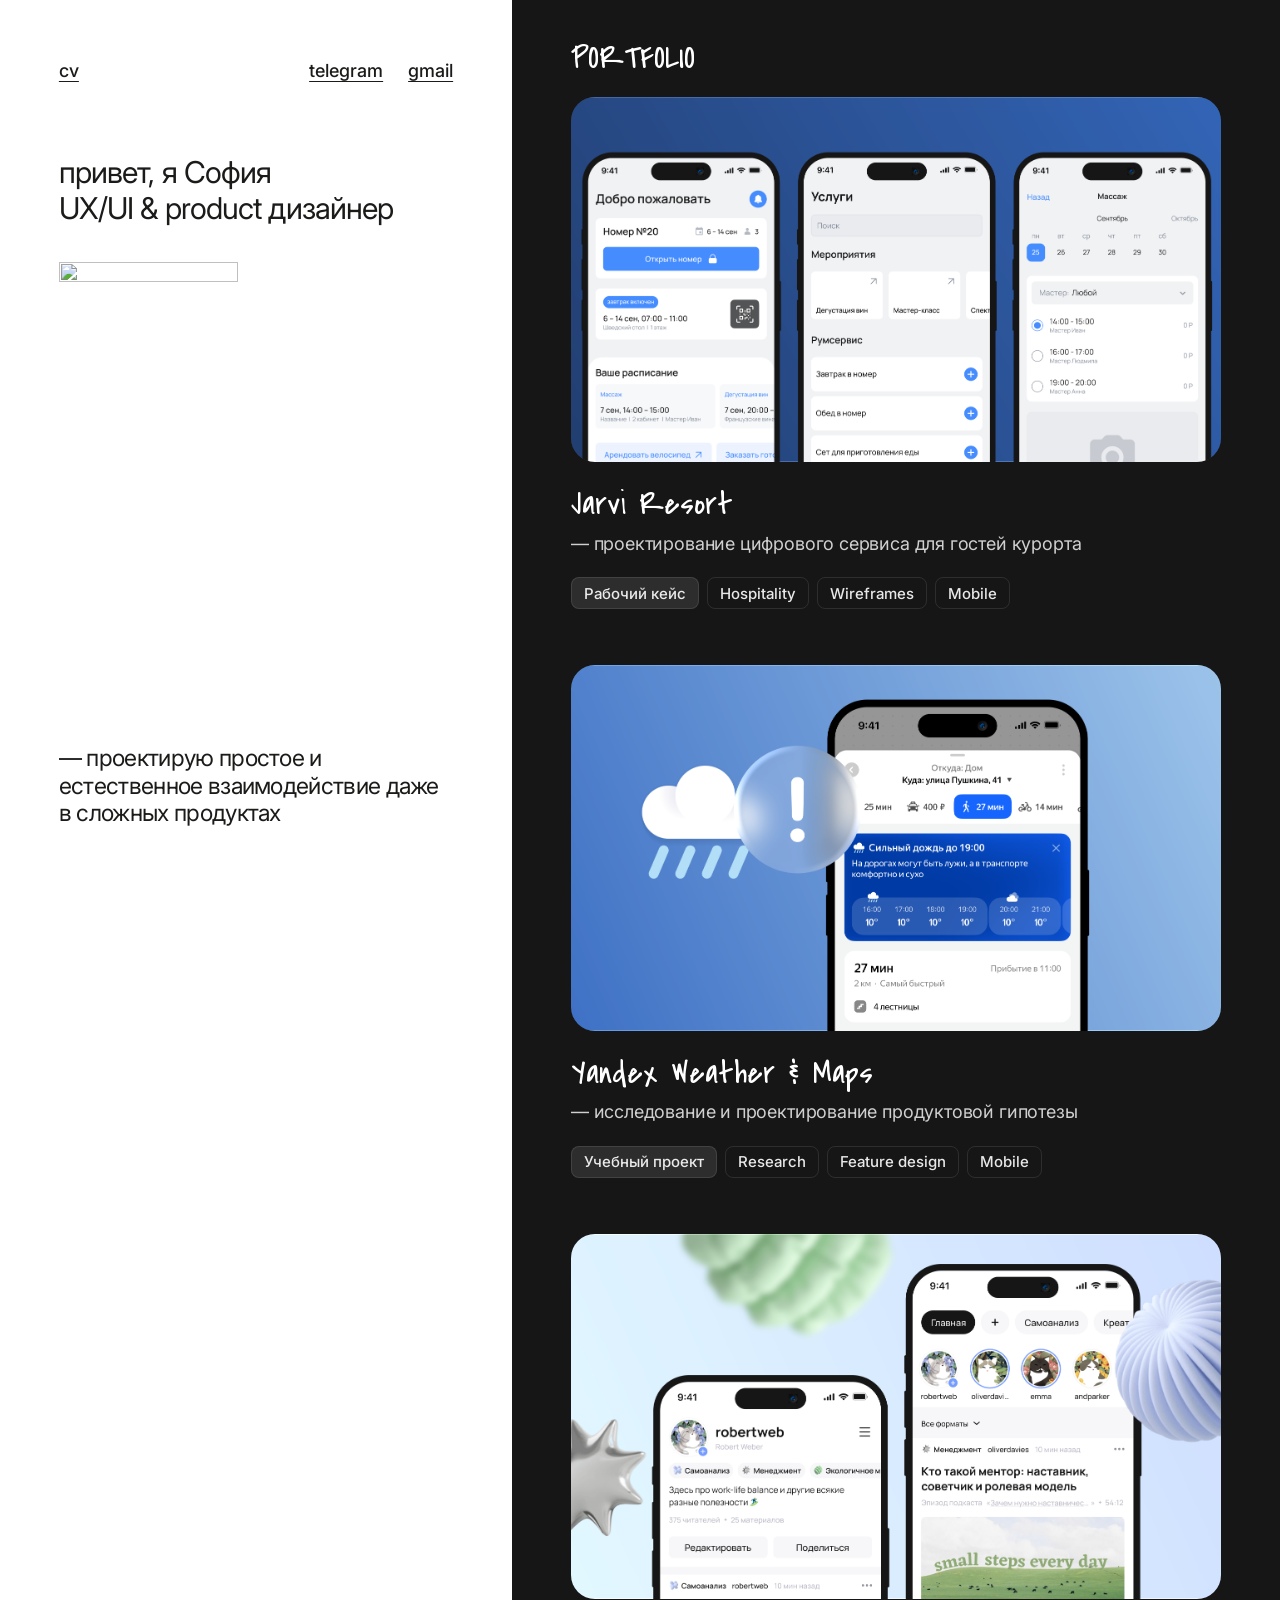
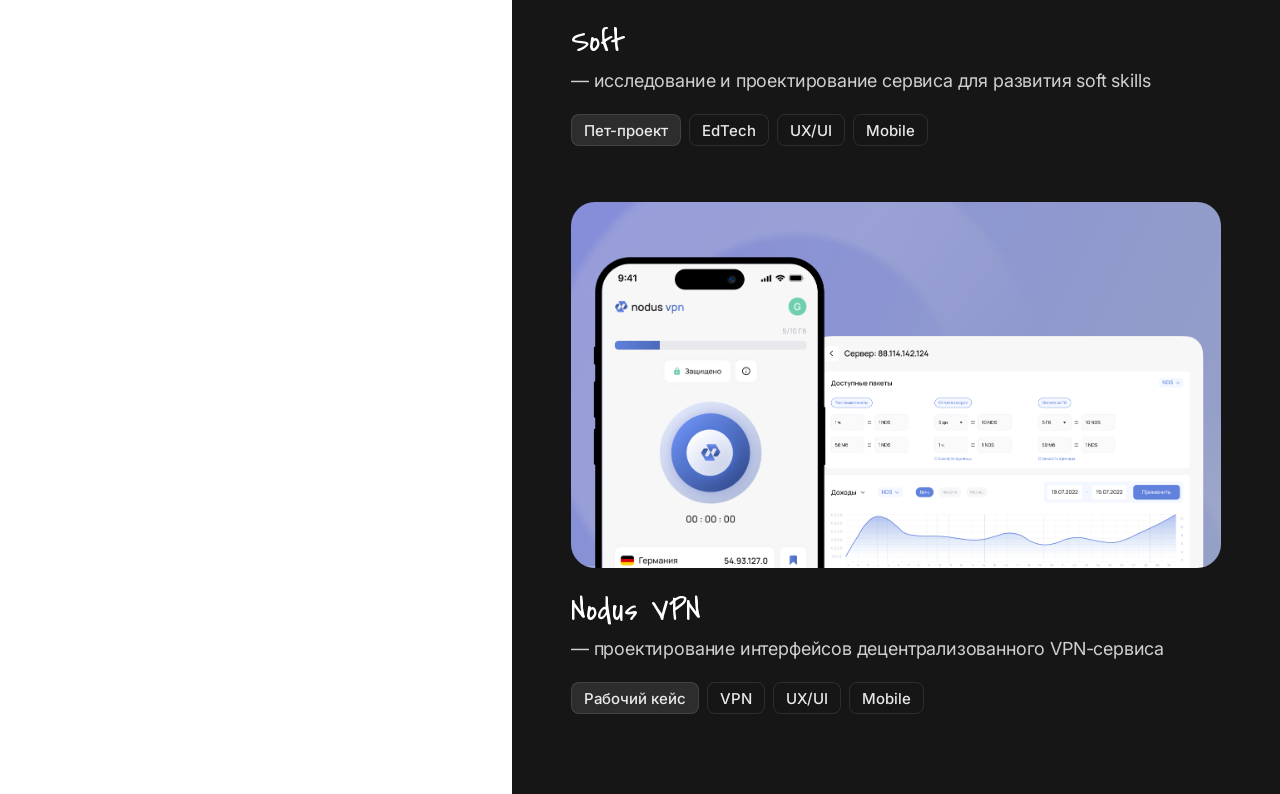
==== index.html @ d2e10028 "Update index" ====
<!DOCTYPE html>
<html lang="ru">
  <head>
    <meta charset="UTF-8" />
    <meta name="viewport" content="width=device-width, initial-scale=1.0" />
    <title>София Евтух • UX/UI &amp; Product дизайнер</title>
    <meta
      name="description" content="Портфолио Софии Евтух, UX/UI и продуктового дизайнера: рассказываю о своем опыте и показываю интересные проекты"
    />

    <!-- Превью ссылки в Telegram, соцсетях и мессенджерах -->
    <meta property="og:type" content="website" />
    <meta property="og:locale" content="ru_RU" />
    <meta property="og:title" content="София Евтух • UX/UI &amp; Product дизайнер" />
    <meta
      property="og:description" content="Тут рассказываю о своем опыте и показываю интересные проекты"
    />
    <meta property="og:url" content="https://sofevt.github.io/" />
    <meta
      property="og:image"
      content="https://sofevt.github.io/images/og-image.png"
    />
    <meta name="twitter:card" content="summary_large_image" />

    <link rel="preconnect" href="https://fonts.googleapis.com" />
    <link rel="preconnect" href="https://fonts.gstatic.com" crossorigin />
    <link
      href="https://fonts.googleapis.com/css2?family=Inter:wght@400;500;600;700;800;900&display=swap"
      rel="stylesheet"
    />
    <link
      href="https://fonts.googleapis.com/css2?family=Caveat:wght@500&family=Covered+By+Your+Grace&display=swap"
      rel="stylesheet"
    />
    <link rel="stylesheet" href="style.css" />
    <link rel="icon" type="image/svg+xml" href="images/favicon.svg" />
  </head>
  <body class="home">
    <div class="page-shell">
      <main class="split">
        <!-- Левая половина: липкое интро -->
        <section class="intro" id="about" aria-label="Главный раздел">
          <header class="site-header">
            <nav class="nav nav-left" aria-label="Основная навигация">
              <a href="cv.pdf" target="_blank" rel="noopener noreferrer">cv</a>
            </nav>

            <nav class="nav nav-right" aria-label="Контакты">
              <a href="https://t.me/sofevt" target="_blank" rel="noopener noreferrer">telegram</a>
              <a href="mailto:sofaevt@gmail.com">gmail</a>
            </nav>
          </header>

          <h1 class="hero-copy">
            привет, я София
            <span class="hero-copy-line2">UX/UI &amp; product дизайнер</span>
          </h1>

          <img
            class="hero-doodle"
            src="images/main-image.webp"
            width="546"
            height="342"
            alt=""
            aria-hidden="true"
          />

          <div class="intro-bottom">
            <p class="hero-text">
              — проектирую простое и естественное взаимодействие
              даже в сложных продуктах
            </p>
          </div>
        </section>

        <!-- Правая половина: проекты, прокручиваются -->
        <section class="projects-section" id="projects" aria-label="Проекты">
          <h2 class="panel-title">PORTFOLIO</h2>

          <div class="projects-container">
            <div class="project-grid">
              <a class="project-card" id="jarvi" href="cases/jarvi-resort/" aria-label="Проект Jarvi Resort">
                <div class="project-visual">
                  <img src="images/covers/jarviresort-cover.png" alt="Обложка проекта Jarvi Resort" fetchpriority="high" />
                </div>
                <div class="project-text">
                  <div class="project-header">
                    <h2>Jarvi Resort</h2>
                    <span class="project-arrow" aria-hidden="true"></span>
                  </div>
                  <p>— проектирование цифрового сервиса для гостей курорта</p>
                  <ul class="tags" aria-label="Теги проекта Jarvi Resort">
                    <li>Рабочий кейс</li>
                    <li>Hospitality</li>
                    <li>Wireframes</li>
                    <li>Mobile</li>
                  </ul>
                </div>
              </a>

              <a class="project-card" id="yandex" href="cases/yandex/" aria-label="Проект Yandex Weather + Maps">
                <div class="project-visual">
                  <img src="images/covers/yandex-cover.png" alt="Обложка проекта Yandex Weather + Maps" loading="lazy" />
                </div>
                <div class="project-text">
                  <div class="project-header">
                    <h2>Yandex Weather & Maps</h2>
                    <span class="project-arrow" aria-hidden="true"></span>
                  </div>
                  <p>— исследование и проектирование продуктовой гипотезы</p>
                  <ul class="tags" aria-label="Теги проекта Яндекс Карты + Погода">
                    <li>Учебный проект</li>
                    <li>Research</li>
                    <li>Feature design</li>
                    <li>Mobile</li>
                  </ul>
                </div>
              </a>

              <a class="project-card" id="soft" href="cases/soft/" aria-label="Проект Soft">
                <div class="project-visual">
                  <img src="images/covers/soft-cover.png" alt="Обложка проекта Soft" loading="lazy" />
                </div>
                <div class="project-text">
                  <div class="project-header">
                    <h2>Soft</h2>
                    <span class="project-arrow" aria-hidden="true"></span>
                  </div>
                  <p>— исследование и проектирование сервиса для развития soft skills</p>
                  <ul class="tags" aria-label="Теги проекта Soft">
                    <li>Пет-проект</li>
                    <li>EdTech</li>
                    <li>UX/UI</li>
                    <li>Mobile</li>
                  </ul>
                </div>
              </a>

              <a class="project-card" id="nodus" href="cases/nodus/" aria-label="Проект Nodus VPN">
                <div class="project-visual">
                  <img src="images/covers/nodusvpn-cover.png" alt="Обложка проекта Nodus VPN" loading="lazy" />
                </div>
                <div class="project-text">
                  <div class="project-header">
                    <h2>Nodus VPN</h2>
                    <span class="project-arrow" aria-hidden="true"></span>
                  </div>
                  <p>— проектирование интерфейсов децентрализованного VPN-сервиса</p>
                  <ul class="tags" aria-label="Теги проекта Nodus VPN">
                    <li>Рабочий кейс</li>
                    <li>VPN</li>
                    <li>UX/UI</li>
                    <li>Mobile</li>
                  </ul>
                </div>
              </a>
            </div>
          </div>
        </section>
      </main>

      <footer class="site-footer">
        <nav class="contact-row" aria-label="Контакты">
          <a href="cv.pdf" target="_blank" rel="noopener noreferrer">cv</a>
          <span>
            <a href="https://t.me/sofevt" target="_blank" rel="noopener noreferrer">telegram</a>
            <a href="mailto:sofaevt@gmail.com">gmail</a>
          </span>
        </nav>
      </footer>
    </div>

    <script src="script.js"></script>
  </body>
</html>
---- style.css ----
/* Токены. Значения 1280px. */

   :root {
    --bg: #ffffff;
    --text: #1b1b19;
    --dark: #161616;
    --lavender: #c0a8e4;
    --white: #ffffff;
  
    /* Текст и теги на тёмном фоне */
    --on-dark-muted: rgba(255, 255, 255, 0.8);
    --tag-fill: rgba(255, 255, 255, 0.1);
    --tag-text: rgba(255, 255, 255, 0.9);
  
    /* Горизонтальные отступы */
    --pad-x: clamp(20px, 9.375vw, 120px);
    --grid-pad: clamp(16px, calc(var(--pad-x) - 80px), 40px);
  
    /* Расстояния */
    --gap: clamp(32px, 6.25vw, 80px);
  
    /* Типографика */
    --fs-display: clamp(1.75rem, 3.125vw, 3rem);
  
    /* Обложки проектов */
    --cover-ratio: 16 / 9;
  }
  
  * {
    box-sizing: border-box;
  }
  
  html {
    scroll-behavior: smooth;
  }
  
  body {
    margin: 0;
    min-height: 100vh;
    background: var(--bg);
    color: var(--text);
    font-family: "Inter", "Segoe UI", sans-serif;
    line-height: 1.4;
    -webkit-font-smoothing: antialiased;
    text-rendering: optimizeLegibility;
  }
  
  a {
    color: inherit;
    text-decoration: none;
  }
  
  img {
    display: block;
    max-width: 100%;
  }
  
  /* ==========================================================
     Контейнеры
     ========================================================== */
  .site-header,
  .hero {
    width: 100%;
    max-width: 1440px;
    margin: 0 auto;
    padding-left: var(--pad-x);
    padding-right: var(--pad-x);
  }
  
  .projects-container {
    width: 100%;
    max-width: 1440px;
    margin: 0 auto;
    padding-left: var(--grid-pad);
    padding-right: var(--grid-pad);
  }
  
  /* ==========================================================
     Шапка и ссылки
     ========================================================== */
  .site-header {
    display: flex;
    align-items: center;
    justify-content: space-between;
    gap: 18px;
    padding-top: 60px;
    font-size: 1.125rem;
    font-weight: 500;
  }
  
  .nav {
    display: flex;
    align-items: center;
    flex-wrap: wrap;
    gap: 8px 25px;
  }
  
  .nav a,
  .contact-row a {
    line-height: 1.2;
    text-decoration: underline;
    text-decoration-thickness: 1.2px;
    text-underline-offset: 4px;
    transition: opacity 180ms ease;
  }
  
  .nav a:hover,
  .contact-row a:hover {
    opacity: 0.7;
  }
  
  .nav a:focus-visible,
  .contact-row a:focus-visible {
    outline: 3px solid rgba(27, 27, 25, 0.55);
    outline-offset: 4px;
    border-radius: 4px;
  }
  
  /* ==========================================================
     Hero
     ========================================================== */
  .hero {
    padding-top: 80px;
    padding-bottom: 100px;
  }
  
  .hero-copy,
  .hero-text {
    margin: 0;
    font-size: var(--fs-display);
    line-height: 1.2;
    letter-spacing: -0.03em;
    font-weight: 400;
    color: var(--text);
  }
  
  .hero-copy {
    text-wrap: balance;
  }
  
  .hero-text {
    max-width: 24em;
  }
  
  .hero-doodle {
    width: clamp(160px, 15vw, 220px);
    height: auto;
    margin: 44px 0 48px;
  }
  
  /* небольшая приписка под подзаголовком (опыт) */
  .hero-note {
    max-width: 34em;
    margin: 28px 0 0;
    font-size: 1.125rem;
    line-height: 1.45;
    color: rgba(27, 27, 25, 0.65);
  }
  
  /* ==========================================================
     Проекты
     ========================================================== */
  .projects-section {
    background: var(--dark);
    color: var(--white);
    padding: 60px 0;
  }
  
  .project-grid {
    display: grid;
    grid-template-columns: repeat(2, minmax(0, 1fr));
    column-gap: var(--gap);
    row-gap: var(--gap);
  }
  
  .project-card {
    display: flex;
    flex-direction: column;
    gap: 24px;
    color: var(--white);
    transition: transform 180ms ease;
  }
  
  .project-card:hover,
  .project-card:focus-visible {
    transform: translateY(-3px);
  }
  
  .project-card:focus-visible {
    outline: 3px solid rgba(255, 255, 255, 0.55);
    outline-offset: 6px;
    border-radius: 8px;
  }
  
  .project-visual {
    width: 100%;
    aspect-ratio: 16 / 9;
    border-radius: 24px;
    overflow: hidden;
    background: #30302f;
  }
  
  .project-visual img {
    width: 100%;
    height: 100%;
    object-fit: cover;
    object-position: center;
  }
  
  .project-text {
    display: flex;
    flex-direction: column;
    flex: 1;
  }
  
  .project-text h2 {
    margin: 0 0 12px;
    font-size: 1.5rem;
    line-height: 1.2;
    letter-spacing: -0.02em;
    font-weight: 500;
  }
  
  .project-header {
    display: flex;
    align-items: center;
    justify-content: space-between;
    gap: 12px;
    margin-bottom: 8px;
  }
  
  .project-header h2 {
    margin: 0;
  }
  
  .project-arrow {
    width: 40px;
    aspect-ratio: 138 / 96;
    flex-shrink: 0;
    background: var(--white);
    -webkit-mask: url("images/arrow.png") center / contain no-repeat;
    mask: url("images/arrow.png") center / contain no-repeat;
    transition: transform 180ms ease;
  }
  
  .project-card:hover .project-arrow,
  .project-card:focus-visible .project-arrow {
    transform: translate(4px, -4px);
  }
  
  .project-text p {
    margin: 0;
    color: var(--on-dark-muted);
    font-size: 1.25rem;
    line-height: 1.45;
    letter-spacing: -0.01em;
    min-height: 0;
  }
  
  .tags {
    display: flex;
    flex-wrap: wrap;
    gap: 8px;
    list-style: none;
    margin: auto 0 0;
    padding: 20px 0 0;
  }
  
  .tags li {
    display: inline-flex;
    align-items: center;
    min-height: 32px;
    padding: 0 12px;
    border: 1px solid var(--tag-fill);
    border-radius: 8px;
    background: transparent;
    color: var(--tag-text);
    font-size: 0.9375rem;
    line-height: 1;
    font-weight: 500;
  }

  .tags li:first-child {
    background: var(--tag-fill);
    border-color: var(--tag-fill);
  }
  
  /* ==========================================================
     Строка ссылок в футере: cv слева, telegram и gmail справа.
     ========================================================== */
  .contact-row {
    display: flex;
    align-items: center;
    justify-content: space-between;
    gap: 18px;
    font-size: 1.125rem;
    font-weight: 500;
  }

  .contact-row span {
    display: flex;
    flex-wrap: wrap;
    justify-content: flex-end;
    gap: 8px 25px;
  }

  .site-footer {
    background: var(--dark);
    color: #fff;
    padding: 56px var(--pad-x) 48px;
  }

  .site-footer .contact-row {
    width: 100%;
    max-width: 1440px;
    margin: 0 auto;
  }

  .site-footer .contact-row a:focus-visible {
    outline-color: rgba(255, 255, 255, 0.7);
  }
  
  /* ==========================================================
     Адаптив
     ========================================================== */
  @media (max-width: 1024px) {
    :root {
      --pad-x: 32px;
      --grid-pad: 32px;
    }
  }
  
  @media (max-width: 768px) {
    .site-header {
      padding-top: 24px;
    }
  
    .project-arrow {
      width: 28px;
    }
  
    .hero {
      padding-top: 56px;
      padding-bottom: 64px;
    }
  
    .hero-doodle {
      margin: 32px 0;
    }
  
    .hero-note {
      margin-top: 20px;
      font-size: 1rem;
    }
  
    .projects-section {
      padding: 40px 0 64px;
    }
  
    .project-grid {
      grid-template-columns: 1fr;
      row-gap: 56px;
    }
  
    .project-card {
      gap: 18px;
    }
  
    .project-visual {
      border-radius: 20px;
    }
  
    .project-text h2 {
      font-size: 1.375rem;
    }
  
    .project-text p {
      font-size: 1.0625rem;
      min-height: 0;
    }
  
    .site-footer {
      padding: 48px var(--pad-x) 40px;
    }
  }
  
  @media (max-width: 600px) {
    :root {
      --pad-x: 20px;
      --grid-pad: 20px;
    }
  
    .site-header,
    .contact-row {
      font-size: 1rem;
    }

    .contact-row span {
      gap: 8px 16px;
    }
  
    .nav {
      gap: 8px 16px;
    }
  
    .tags li {
      min-height: 28px;
      padding: 0 10px;
      font-size: 0.8125rem;
    }
  }
  
  @media (prefers-reduced-motion: reduce) {
    html {
      scroll-behavior: auto;
    }
  
    *,
    *::before,
    *::after {
      animation-duration: 0.01ms !important;
      animation-iteration-count: 1 !important;
      transition-duration: 0.01ms !important;
    }
  }
  
  /* ==========================================================
     Главная-визитка: слева интро на весь экран, справа проекты
     (все правила под классом .home, на страницы кейсов не влияют)
     ========================================================== */

  
  .home .intro {
    display: flex;
    flex-direction: column;
    padding: 24px var(--pad-x) 28px;
  }
  
  .home .intro .site-header {
    width: auto;
    max-width: none;
    margin: 0;
    padding: 0;
  }
  
  .home .hero-copy {
    margin-top: 36px;
    font-size: clamp(1.5rem, 4vw, 1.75rem);
  }
  
  .home .hero-copy-line2 {
    display: block;
  }
  
  .home .hero-doodle {
    width: clamp(180px, 18vw, 260px);
    margin: 36px 0 0;
  }
  
  .home .intro-bottom {
    margin-top: 48px;
  }
  
  .home .hero-text {
    max-width: 17em;
    font-size: clamp(1.125rem, 2.4vw, 1.25rem);
  }
  
  /* проекты: одна колонка, заголовки рукописным шрифтом */
  .home .project-grid {
    grid-template-columns: minmax(0, 1fr);
    row-gap: 56px;
  }
  
  .home .project-visual {
    aspect-ratio: var(--cover-ratio);
  }
  
  .home .project-text h2 {
    font-family: "Covered By Your Grace", "Caveat", cursive;
    font-size: clamp(1.75rem, 2.6vw, 2.5rem);
    font-weight: 400;
    letter-spacing: 0;
    line-height: 1.1;
  }
  
  .home .project-text p {
    color: rgba(255, 255, 255, 0.8);
    font-size: 1.125rem;
  }
  
  .home .projects-section {
    padding: 0 0 64px;
  }

  .home .tags li {
    border-color: var(--tag-fill);
    color: var(--tag-text);
  }

  .home .tags li:first-child {
    background: var(--tag-fill);
    border-color: var(--tag-fill);
  }

  /* заголовок правой панели: «PORTFOLIO» */
  .home .panel-title {
    margin: 0 0 20px;
    padding: 24px var(--grid-pad) 0;
    background: var(--dark);
    font-family: "Covered By Your Grace", "Caveat", cursive;
    font-size: clamp(1.75rem, 2.6vw, 2.5rem);
    font-weight: 400;
    letter-spacing: 0;
    line-height: 1.1;
    color: var(--white);
  }
  
  
  
  @media (min-width: 1025px) {
    .home .split {
      display: grid;
      grid-template-columns: minmax(0, 2fr) minmax(0, 3fr);
      align-items: start;
    }
  
    /* левая половина остаётся на экране, пока листаются проекты */
    .home .intro {
      position: sticky;
      top: 0;
      height: 100vh;
      height: 100dvh;
      padding: 60px clamp(32px, 4.6vw, 88px) clamp(40px, 8vh, 96px);
    }
  
    .home .hero-copy {
      margin-top: clamp(40px, 8vh, 88px);
      font-size: clamp(1.75rem, 2.35vw, 3.25rem);
    }
  
    .home .hero-doodle {
      width: clamp(160px, 14vw, 230px);
    }
  
    .home .hero-text {
      font-size: clamp(1.25rem, 1.8vw, 1.875rem);
    }
  
    .home .intro-bottom {
      margin-top: auto;
    }
  
    .home .projects-section {
      min-height: 100vh;
      padding: 0 clamp(32px, 4.6vw, 88px) 80px;
    }
  
    .home .panel-title {
      margin: 0 calc(-1 * clamp(32px, 4.6vw, 88px)) 20px;
      padding: 40px clamp(32px, 4.6vw, 88px) 0;
    }
  
    .home .projects-container {
      max-width: none;
      padding: 0;
    }
  
    /* футер на десктопе не нужен: контакты в шапке */
    .home .site-footer {
      display: none;
    }
  
    /* тонкий белый ползунок на тёмном фоне */
    html:has(body.home) {
      scrollbar-width: auto;
      scrollbar-color: #ffffff #3a3a3a;
    }
  
    html:has(body.home)::-webkit-scrollbar {
      width: 12px;
      background: #3a3a3a;
    }
  
    html:has(body.home)::-webkit-scrollbar-track {
      background: #3a3a3a;
    }
  
    html:has(body.home)::-webkit-scrollbar-thumb {
      border: 0;
      border-radius: 999px;
      background: #ffffff;
    }
  }
  
  /* невысокие экраны ноутбуков: интро должно помещаться целиком */
  @media (min-width: 1025px) and (max-height: 700px) {
    .home .hero-copy {
      margin-top: 24px;
      font-size: clamp(1.75rem, 2.35vw, 2.25rem);
    }
  
    .home .hero-doodle {
      width: 160px;
      margin-top: 24px;
    }
  
    .home .hero-text {
      font-size: 1.375rem;
    }
  }
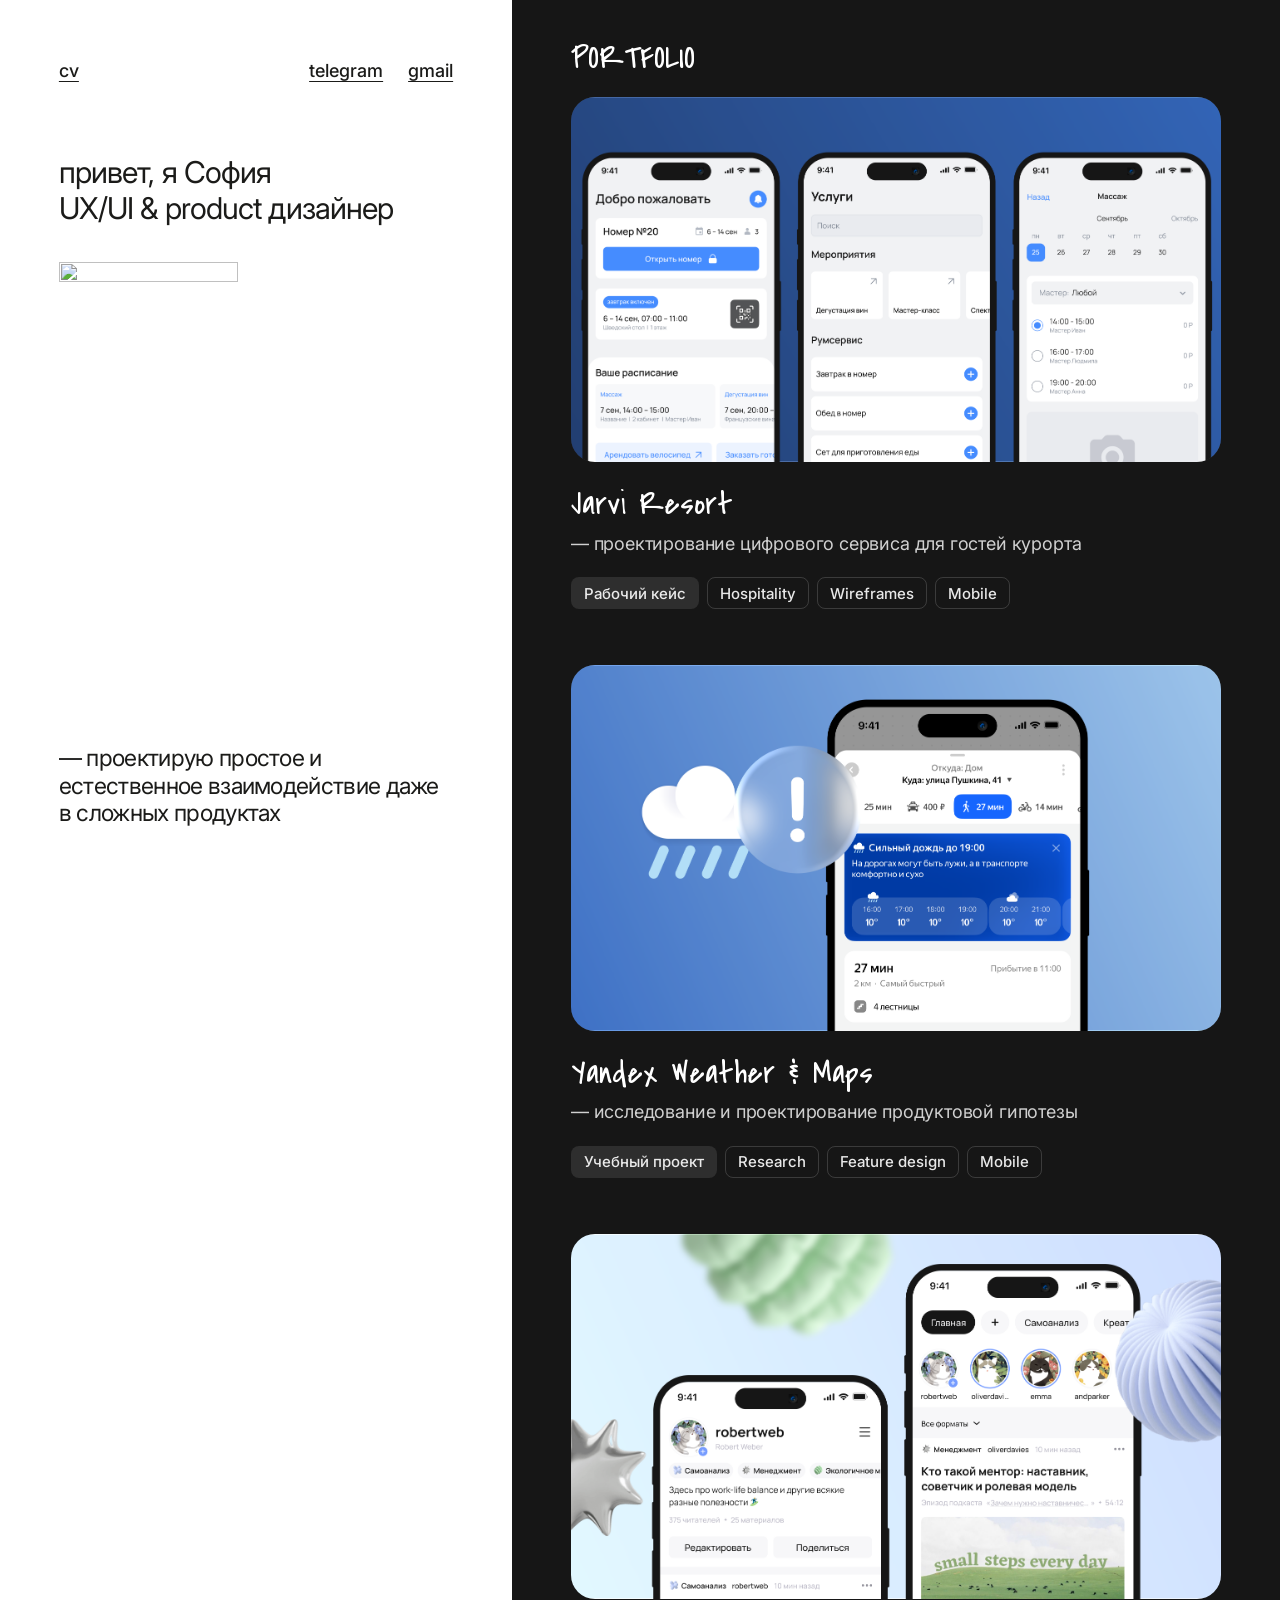
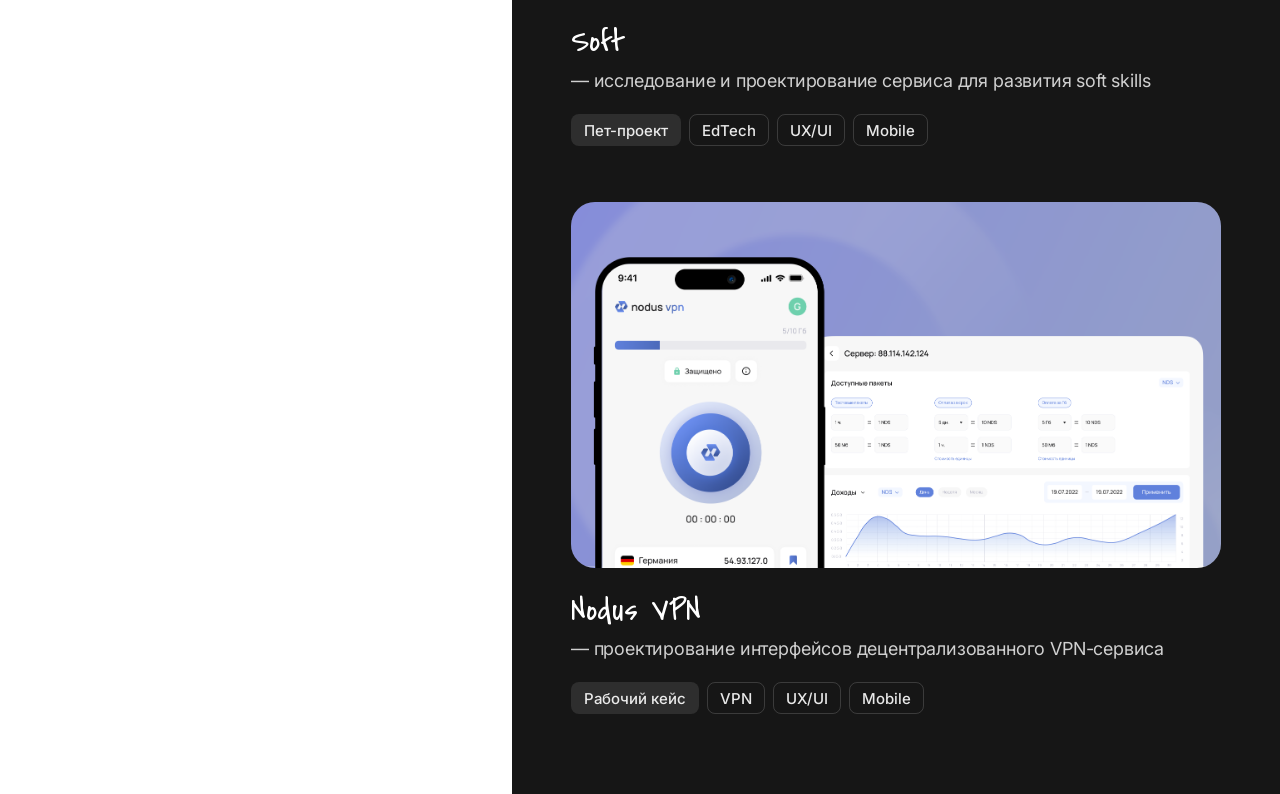
==== commit cb06eab4: "Refactor case study pages" ====
--- a/index.html
+++ b/index.html
@@ -98,17 +98,17 @@
                 </div>
               </a>
 
-              <a class="project-card" id="yandex" href="cases/yandex/" aria-label="Проект Yandex Weather + Maps">
+              <a class="project-card" id="yandex" href="cases/yandex/" aria-label="Проект Yandex Weather &amp; Maps">
                 <div class="project-visual">
-                  <img src="images/covers/yandex-cover.png" alt="Обложка проекта Yandex Weather + Maps" loading="lazy" />
+                  <img src="images/covers/yandex-cover.png" alt="Обложка проекта Yandex Weather &amp; Maps" loading="lazy" />
                 </div>
                 <div class="project-text">
                   <div class="project-header">
-                    <h2>Yandex Weather & Maps</h2>
+                    <h2>Yandex Weather &amp; Maps</h2>
                     <span class="project-arrow" aria-hidden="true"></span>
                   </div>
                   <p>— исследование и проектирование продуктовой гипотезы</p>
-                  <ul class="tags" aria-label="Теги проекта Яндекс Карты + Погода">
+                  <ul class="tags" aria-label="Теги проекта Yandex Weather &amp; Maps">
                     <li>Учебный проект</li>
                     <li>Research</li>
                     <li>Feature design</li>
@@ -169,7 +169,5 @@
         </nav>
       </footer>
     </div>
-
-    <script src="script.js"></script>
   </body>
 </html>
--- a/style.css
+++ b/style.css
@@ -1,611 +1,586 @@
-    /* Токены. Значения 1280px. */
-
-   :root {
-    --bg: #ffffff;
-    --text: #1b1b19;
-    --dark: #161616;
-    --lavender: #c0a8e4;
-    --white: #ffffff;
-  
-    /* Текст и теги на тёмном фоне */
-    --on-dark-muted: rgba(255, 255, 255, 0.8);
-    --tag-fill: rgba(255, 255, 255, 0.1);
-    --tag-text: rgba(255, 255, 255, 0.9);
-  
-    /* Горизонтальные отступы */
-    --pad-x: clamp(20px, 9.375vw, 120px);
-    --grid-pad: clamp(16px, calc(var(--pad-x) - 80px), 40px);
-  
-    /* Расстояния */
-    --gap: clamp(32px, 6.25vw, 80px);
-  
-    /* Типографика */
-    --fs-display: clamp(1.75rem, 3.125vw, 3rem);
-  
-    /* Обложки проектов */
-    --cover-ratio: 16 / 9;
-  }
-  
-  * {
-    box-sizing: border-box;
-  }
-  
+/* Токены. Значения 1280px. */
+
+:root {
+  --bg: #ffffff;
+  --text: #1b1b19;
+  --dark: #161616;
+  --lavender: #c0a8e4;
+  --white: #ffffff;
+
+  /* Текст и теги на тёмном фоне */
+  --on-dark-muted: rgba(255, 255, 255, 0.8);
+  --tag-fill: rgba(255, 255, 255, 0.1);
+  --tag-border: rgba(255, 255, 255, 0.16);
+  --tag-text: rgba(255, 255, 255, 0.9);
+
+  /* Верхний отступ шапки: общий для главной и страниц кейсов */
+  --header-top: 60px;
+
+  /* Горизонтальные отступы */
+  --pad-x: clamp(20px, 9.375vw, 120px);
+  --grid-pad: clamp(16px, calc(var(--pad-x) - 80px), 40px);
+
+  /* Расстояния */
+  --gap: clamp(32px, 6.25vw, 80px);
+
+  /* Типографика */
+  --fs-display: clamp(1.75rem, 3.125vw, 3rem);
+
+  /* Обложки проектов */
+  --cover-ratio: 16 / 9;
+
+  /* Ползунок прокрутки на тёмном фоне */
+  --scrollbar-track: #303030;
+  --scrollbar-thumb: var(--white);
+}
+
+* {
+  box-sizing: border-box;
+}
+
+html {
+  scroll-behavior: smooth;
+}
+
+body {
+  margin: 0;
+  min-height: 100vh;
+  background: var(--bg);
+  color: var(--text);
+  font-family: "Inter", "Segoe UI", sans-serif;
+  line-height: 1.4;
+  -webkit-font-smoothing: antialiased;
+  text-rendering: optimizeLegibility;
+}
+
+a {
+  color: inherit;
+  text-decoration: none;
+}
+
+img {
+  display: block;
+  max-width: 100%;
+}
+
+/* ==========================================================
+   Контейнеры
+   ========================================================== */
+.site-header {
+  width: 100%;
+  max-width: 1440px;
+  margin: 0 auto;
+  padding-left: var(--pad-x);
+  padding-right: var(--pad-x);
+}
+
+.projects-container {
+  width: 100%;
+  max-width: 1440px;
+  margin: 0 auto;
+  padding-left: var(--grid-pad);
+  padding-right: var(--grid-pad);
+}
+
+/* ==========================================================
+   Шапка и ссылки
+   ========================================================== */
+.site-header {
+  display: flex;
+  align-items: center;
+  justify-content: space-between;
+  gap: 18px;
+  padding-top: 60px;
+  font-size: 1.125rem;
+  font-weight: 500;
+}
+
+.nav {
+  display: flex;
+  align-items: center;
+  flex-wrap: wrap;
+  gap: 8px 25px;
+}
+
+.nav a,
+.contact-row a {
+  line-height: 1.2;
+  text-decoration: underline;
+  text-decoration-thickness: 1.2px;
+  text-underline-offset: 4px;
+  transition: opacity 180ms ease;
+}
+
+.nav a:hover,
+.contact-row a:hover {
+  opacity: 0.7;
+}
+
+.nav a:focus-visible,
+.contact-row a:focus-visible {
+  outline: 3px solid rgba(27, 27, 25, 0.55);
+  outline-offset: 4px;
+  border-radius: 4px;
+}
+
+/* ==========================================================
+   Hero
+   ========================================================== */
+.hero-copy,
+.hero-text {
+  margin: 0;
+  font-size: var(--fs-display);
+  line-height: 1.2;
+  letter-spacing: -0.03em;
+  font-weight: 400;
+  color: var(--text);
+}
+
+.hero-copy {
+  text-wrap: balance;
+}
+
+.hero-text {
+  max-width: 24em;
+}
+
+.hero-doodle {
+  width: clamp(160px, 15vw, 220px);
+  height: auto;
+  margin: 44px 0 48px;
+}
+
+/* ==========================================================
+   Проекты
+   ========================================================== */
+.projects-section {
+  background: var(--dark);
+  color: var(--white);
+  padding: 60px 0;
+}
+
+.project-grid {
+  display: grid;
+  grid-template-columns: repeat(2, minmax(0, 1fr));
+  column-gap: var(--gap);
+  row-gap: var(--gap);
+}
+
+.project-card {
+  display: flex;
+  flex-direction: column;
+  gap: 24px;
+  color: var(--white);
+  transition: transform 180ms ease;
+}
+
+.project-card:hover,
+.project-card:focus-visible {
+  transform: translateY(-3px);
+}
+
+.project-card:focus-visible {
+  outline: 3px solid rgba(255, 255, 255, 0.55);
+  outline-offset: 6px;
+  border-radius: 8px;
+}
+
+.project-visual {
+  width: 100%;
+  aspect-ratio: var(--cover-ratio);
+  border-radius: 24px;
+  overflow: hidden;
+  background: #30302f;
+}
+
+.project-visual img {
+  width: 100%;
+  height: 100%;
+  object-fit: cover;
+  object-position: center;
+}
+
+.project-text {
+  display: flex;
+  flex-direction: column;
+  flex: 1;
+}
+
+.project-text h2 {
+  margin: 0 0 12px;
+  font-size: 1.5rem;
+  line-height: 1.2;
+  letter-spacing: -0.02em;
+  font-weight: 500;
+}
+
+.project-header {
+  display: flex;
+  align-items: center;
+  justify-content: space-between;
+  gap: 12px;
+  margin-bottom: 8px;
+}
+
+.project-header h2 {
+  margin: 0;
+}
+
+.project-arrow {
+  width: 40px;
+  aspect-ratio: 138 / 96;
+  flex-shrink: 0;
+  background: var(--white);
+  -webkit-mask: url("images/arrow.png") center / contain no-repeat;
+  mask: url("images/arrow.png") center / contain no-repeat;
+  transition: transform 180ms ease;
+}
+
+.project-card:hover .project-arrow,
+.project-card:focus-visible .project-arrow {
+  transform: translate(4px, -4px);
+}
+
+.project-text p {
+  margin: 0;
+  color: var(--on-dark-muted);
+  font-size: 1.25rem;
+  line-height: 1.45;
+  letter-spacing: -0.01em;
+  min-height: 0;
+}
+
+.tags {
+  display: flex;
+  flex-wrap: wrap;
+  gap: 8px;
+  list-style: none;
+  margin: 0;
+  padding: 0;
+}
+
+/* в карточке проекта теги прижаты к низу */
+.project-text .tags {
+  margin-top: auto;
+  padding-top: 20px;
+}
+
+.tags li {
+  display: inline-flex;
+  align-items: center;
+  min-height: 32px;
+  padding: 0 12px;
+  border: 1px solid var(--tag-border);
+  border-radius: 8px;
+  background: transparent;
+  color: var(--tag-text);
+  font-size: 0.9375rem;
+  line-height: 1;
+  font-weight: 500;
+}
+
+.tags li:first-child {
+  background: var(--tag-fill);
+  border-color: transparent;
+}
+
+/* ==========================================================
+   Строка ссылок в футере: cv слева, telegram и gmail справа.
+   ========================================================== */
+.contact-row {
+  display: flex;
+  align-items: center;
+  justify-content: space-between;
+  gap: 18px;
+  font-size: 1.125rem;
+  font-weight: 500;
+}
+
+.contact-row span {
+  display: flex;
+  flex-wrap: wrap;
+  justify-content: flex-end;
+  gap: 8px 25px;
+}
+
+.site-footer {
+  background: var(--dark);
+  color: var(--white);
+  padding: 56px var(--pad-x) 48px;
+}
+
+.site-footer .contact-row {
+  width: 100%;
+  max-width: 1440px;
+  margin: 0 auto;
+}
+
+.site-footer .contact-row a:focus-visible {
+  outline-color: rgba(255, 255, 255, 0.7);
+}
+
+/* ==========================================================
+   Адаптив
+   ========================================================== */
+@media (max-width: 1024px) {
+  :root {
+    --header-top: 24px;
+    --pad-x: 32px;
+    --grid-pad: 32px;
+  }
+}
+
+@media (max-width: 768px) {
+  .site-header {
+    padding-top: 24px;
+  }
+
+  .project-arrow {
+    width: 28px;
+  }
+
+  .hero-doodle {
+    margin: 32px 0;
+  }
+
+  .projects-section {
+    padding: 40px 0 64px;
+  }
+
+  .project-grid {
+    grid-template-columns: 1fr;
+    row-gap: 56px;
+  }
+
+  .project-card {
+    gap: 18px;
+  }
+
+  .project-visual {
+    border-radius: 20px;
+  }
+
+  .project-text h2 {
+    font-size: 1.375rem;
+  }
+
+  .project-text p {
+    font-size: 1.0625rem;
+    min-height: 0;
+  }
+
+  .site-footer {
+    padding: 48px var(--pad-x) 40px;
+  }
+}
+
+@media (max-width: 600px) {
+  :root {
+    --pad-x: 20px;
+    --grid-pad: 20px;
+  }
+
+  .site-header,
+  .contact-row {
+    font-size: 1rem;
+  }
+
+  .contact-row span {
+    gap: 8px 16px;
+  }
+
+  .nav {
+    gap: 8px 16px;
+  }
+
+  .tags li {
+    min-height: 28px;
+    padding: 0 10px;
+    font-size: 0.8125rem;
+  }
+}
+
+@media (prefers-reduced-motion: reduce) {
   html {
-    scroll-behavior: smooth;
-  }
-  
-  body {
-    margin: 0;
+    scroll-behavior: auto;
+  }
+
+  *,
+  *::before,
+  *::after {
+    animation-duration: 0.01ms !important;
+    animation-iteration-count: 1 !important;
+    transition-duration: 0.01ms !important;
+  }
+}
+
+/* ==========================================================
+   Главная-визитка: слева интро на весь экран, справа проекты
+   (все правила под классом .home, на страницы кейсов не влияют)
+   ========================================================== */
+
+
+.home .intro {
+  display: flex;
+  flex-direction: column;
+  padding: var(--header-top) var(--pad-x) 28px;
+}
+
+.home .intro .site-header {
+  width: auto;
+  max-width: none;
+  margin: 0;
+  padding: 0;
+}
+
+.home .hero-copy {
+  margin-top: 36px;
+  font-size: clamp(1.5rem, 4vw, 1.75rem);
+}
+
+.home .hero-copy-line2 {
+  display: block;
+}
+
+.home .hero-doodle {
+  width: clamp(180px, 18vw, 260px);
+  margin: 36px 0 0;
+}
+
+.home .intro-bottom {
+  margin-top: 48px;
+}
+
+.home .hero-text {
+  max-width: 17em;
+  font-size: clamp(1.125rem, 2.4vw, 1.25rem);
+}
+
+/* проекты: одна колонка, заголовки рукописным шрифтом */
+.home .project-grid {
+  grid-template-columns: minmax(0, 1fr);
+  row-gap: 56px;
+}
+
+.home .project-text h2 {
+  font-family: "Covered By Your Grace", "Caveat", cursive;
+  font-size: clamp(1.75rem, 2.6vw, 2.5rem);
+  font-weight: 400;
+  letter-spacing: 0;
+  line-height: 1.1;
+}
+
+.home .project-text p {
+  font-size: 1.125rem;
+}
+
+.home .projects-section {
+  padding: 0 0 64px;
+}
+
+/* заголовок правой панели: «PORTFOLIO» */
+.home .panel-title {
+  margin: 0 0 20px;
+  padding: 24px var(--grid-pad) 0;
+  background: var(--dark);
+  font-family: "Covered By Your Grace", "Caveat", cursive;
+  font-size: clamp(1.75rem, 2.6vw, 2.5rem);
+  font-weight: 400;
+  letter-spacing: 0;
+  line-height: 1.1;
+  color: var(--white);
+}
+
+
+
+@media (min-width: 1025px) {
+  .home .split {
+    display: grid;
+    grid-template-columns: minmax(0, 2fr) minmax(0, 3fr);
+    align-items: start;
+  }
+
+  /* левая половина остаётся на экране, пока листаются проекты */
+  .home .intro {
+    position: sticky;
+    top: 0;
+    height: 100vh;
+    height: 100dvh;
+    padding: var(--header-top) clamp(32px, 4.6vw, 88px) clamp(40px, 8vh, 96px);
+  }
+
+  .home .hero-copy {
+    margin-top: clamp(40px, 8vh, 88px);
+    font-size: clamp(1.75rem, 2.35vw, 3.25rem);
+  }
+
+  .home .hero-doodle {
+    width: clamp(160px, 14vw, 230px);
+  }
+
+  .home .hero-text {
+    font-size: clamp(1.25rem, 1.8vw, 1.875rem);
+  }
+
+  .home .intro-bottom {
+    margin-top: auto;
+  }
+
+  .home .projects-section {
     min-height: 100vh;
-    background: var(--bg);
-    color: var(--text);
-    font-family: "Inter", "Segoe UI", sans-serif;
-    line-height: 1.4;
-    -webkit-font-smoothing: antialiased;
-    text-rendering: optimizeLegibility;
-  }
-  
-  a {
-    color: inherit;
-    text-decoration: none;
-  }
-  
-  img {
-    display: block;
-    max-width: 100%;
-  }
-  
-  /* ==========================================================
-     Контейнеры
-     ========================================================== */
-  .site-header,
-  .hero {
-    width: 100%;
-    max-width: 1440px;
-    margin: 0 auto;
-    padding-left: var(--pad-x);
-    padding-right: var(--pad-x);
-  }
-  
-  .projects-container {
-    width: 100%;
-    max-width: 1440px;
-    margin: 0 auto;
-    padding-left: var(--grid-pad);
-    padding-right: var(--grid-pad);
-  }
-  
-  /* ==========================================================
-     Шапка и ссылки
-     ========================================================== */
-  .site-header {
-    display: flex;
-    align-items: center;
-    justify-content: space-between;
-    gap: 18px;
-    padding-top: 60px;
-    font-size: 1.125rem;
-    font-weight: 500;
-  }
-  
-  .nav {
-    display: flex;
-    align-items: center;
-    flex-wrap: wrap;
-    gap: 8px 25px;
-  }
-  
-  .nav a,
-  .contact-row a {
-    line-height: 1.2;
-    text-decoration: underline;
-    text-decoration-thickness: 1.2px;
-    text-underline-offset: 4px;
-    transition: opacity 180ms ease;
-  }
-  
-  .nav a:hover,
-  .contact-row a:hover {
-    opacity: 0.7;
-  }
-  
-  .nav a:focus-visible,
-  .contact-row a:focus-visible {
-    outline: 3px solid rgba(27, 27, 25, 0.55);
-    outline-offset: 4px;
-    border-radius: 4px;
-  }
-  
-  /* ==========================================================
-     Hero
-     ========================================================== */
-  .hero {
-    padding-top: 80px;
-    padding-bottom: 100px;
-  }
-  
-  .hero-copy,
-  .hero-text {
-    margin: 0;
-    font-size: var(--fs-display);
-    line-height: 1.2;
-    letter-spacing: -0.03em;
-    font-weight: 400;
-    color: var(--text);
-  }
-  
-  .hero-copy {
-    text-wrap: balance;
-  }
-  
-  .hero-text {
-    max-width: 24em;
-  }
-  
-  .hero-doodle {
-    width: clamp(160px, 15vw, 220px);
-    height: auto;
-    margin: 44px 0 48px;
-  }
-  
-  /* небольшая приписка под подзаголовком (опыт) */
-  .hero-note {
-    max-width: 34em;
-    margin: 28px 0 0;
-    font-size: 1.125rem;
-    line-height: 1.45;
-    color: rgba(27, 27, 25, 0.65);
-  }
-  
-  /* ==========================================================
-     Проекты
-     ========================================================== */
-  .projects-section {
-    background: var(--dark);
-    color: var(--white);
-    padding: 60px 0;
-  }
-  
-  .project-grid {
-    display: grid;
-    grid-template-columns: repeat(2, minmax(0, 1fr));
-    column-gap: var(--gap);
-    row-gap: var(--gap);
-  }
-  
-  .project-card {
-    display: flex;
-    flex-direction: column;
-    gap: 24px;
-    color: var(--white);
-    transition: transform 180ms ease;
-  }
-  
-  .project-card:hover,
-  .project-card:focus-visible {
-    transform: translateY(-3px);
-  }
-  
-  .project-card:focus-visible {
-    outline: 3px solid rgba(255, 255, 255, 0.55);
-    outline-offset: 6px;
-    border-radius: 8px;
-  }
-  
-  .project-visual {
-    width: 100%;
-    aspect-ratio: 16 / 9;
-    border-radius: 24px;
-    overflow: hidden;
-    background: #30302f;
-  }
-  
-  .project-visual img {
-    width: 100%;
-    height: 100%;
-    object-fit: cover;
-    object-position: center;
-  }
-  
-  .project-text {
-    display: flex;
-    flex-direction: column;
-    flex: 1;
-  }
-  
-  .project-text h2 {
-    margin: 0 0 12px;
-    font-size: 1.5rem;
-    line-height: 1.2;
-    letter-spacing: -0.02em;
-    font-weight: 500;
-  }
-  
-  .project-header {
-    display: flex;
-    align-items: center;
-    justify-content: space-between;
-    gap: 12px;
-    margin-bottom: 8px;
-  }
-  
-  .project-header h2 {
-    margin: 0;
-  }
-  
-  .project-arrow {
-    width: 40px;
-    aspect-ratio: 138 / 96;
-    flex-shrink: 0;
-    background: var(--white);
-    -webkit-mask: url("images/arrow.png") center / contain no-repeat;
-    mask: url("images/arrow.png") center / contain no-repeat;
-    transition: transform 180ms ease;
-  }
-  
-  .project-card:hover .project-arrow,
-  .project-card:focus-visible .project-arrow {
-    transform: translate(4px, -4px);
-  }
-  
-  .project-text p {
-    margin: 0;
-    color: var(--on-dark-muted);
-    font-size: 1.25rem;
-    line-height: 1.45;
-    letter-spacing: -0.01em;
-    min-height: 0;
-  }
-  
-  .tags {
-    display: flex;
-    flex-wrap: wrap;
-    gap: 8px;
-    list-style: none;
-    margin: auto 0 0;
-    padding: 20px 0 0;
-  }
-  
-  .tags li {
-    display: inline-flex;
-    align-items: center;
-    min-height: 32px;
-    padding: 0 12px;
-    border: 1px solid var(--tag-fill);
-    border-radius: 8px;
-    background: transparent;
-    color: var(--tag-text);
-    font-size: 0.9375rem;
-    line-height: 1;
-    font-weight: 500;
-  }
-
-  .tags li:first-child {
-    background: var(--tag-fill);
-    border-color: var(--tag-fill);
-  }
-  
-  /* ==========================================================
-     Строка ссылок в футере: cv слева, telegram и gmail справа.
-     ========================================================== */
-  .contact-row {
-    display: flex;
-    align-items: center;
-    justify-content: space-between;
-    gap: 18px;
-    font-size: 1.125rem;
-    font-weight: 500;
-  }
-
-  .contact-row span {
-    display: flex;
-    flex-wrap: wrap;
-    justify-content: flex-end;
-    gap: 8px 25px;
-  }
-
-  .site-footer {
-    background: var(--dark);
-    color: #fff;
-    padding: 56px var(--pad-x) 48px;
-  }
-
-  .site-footer .contact-row {
-    width: 100%;
-    max-width: 1440px;
-    margin: 0 auto;
-  }
-
-  .site-footer .contact-row a:focus-visible {
-    outline-color: rgba(255, 255, 255, 0.7);
-  }
-  
-  /* ==========================================================
-     Адаптив
-     ========================================================== */
-  @media (max-width: 1024px) {
-    :root {
-      --pad-x: 32px;
-      --grid-pad: 32px;
-    }
-  }
-  
-  @media (max-width: 768px) {
-    .site-header {
-      padding-top: 24px;
-    }
-  
-    .project-arrow {
-      width: 28px;
-    }
-  
-    .hero {
-      padding-top: 56px;
-      padding-bottom: 64px;
-    }
-  
-    .hero-doodle {
-      margin: 32px 0;
-    }
-  
-    .hero-note {
-      margin-top: 20px;
-      font-size: 1rem;
-    }
-  
-    .projects-section {
-      padding: 40px 0 64px;
-    }
-  
-    .project-grid {
-      grid-template-columns: 1fr;
-      row-gap: 56px;
-    }
-  
-    .project-card {
-      gap: 18px;
-    }
-  
-    .project-visual {
-      border-radius: 20px;
-    }
-  
-    .project-text h2 {
-      font-size: 1.375rem;
-    }
-  
-    .project-text p {
-      font-size: 1.0625rem;
-      min-height: 0;
-    }
-  
-    .site-footer {
-      padding: 48px var(--pad-x) 40px;
-    }
-  }
-  
-  @media (max-width: 600px) {
-    :root {
-      --pad-x: 20px;
-      --grid-pad: 20px;
-    }
-  
-    .site-header,
-    .contact-row {
-      font-size: 1rem;
-    }
-
-    .contact-row span {
-      gap: 8px 16px;
-    }
-  
-    .nav {
-      gap: 8px 16px;
-    }
-  
-    .tags li {
-      min-height: 28px;
-      padding: 0 10px;
-      font-size: 0.8125rem;
-    }
-  }
-  
-  @media (prefers-reduced-motion: reduce) {
-    html {
-      scroll-behavior: auto;
-    }
-  
-    *,
-    *::before,
-    *::after {
-      animation-duration: 0.01ms !important;
-      animation-iteration-count: 1 !important;
-      transition-duration: 0.01ms !important;
-    }
-  }
-  
-  /* ==========================================================
-     Главная-визитка: слева интро на весь экран, справа проекты
-     (все правила под классом .home, на страницы кейсов не влияют)
-     ========================================================== */
-
-  
-  .home .intro {
-    display: flex;
-    flex-direction: column;
-    padding: 24px var(--pad-x) 28px;
-  }
-  
-  .home .intro .site-header {
-    width: auto;
+    padding: 0 clamp(32px, 4.6vw, 88px) 80px;
+  }
+
+  .home .panel-title {
+    margin: 0 calc(-1 * clamp(32px, 4.6vw, 88px)) 20px;
+    padding: 40px clamp(32px, 4.6vw, 88px) 0;
+  }
+
+  .home .projects-container {
     max-width: none;
-    margin: 0;
     padding: 0;
   }
-  
+
+  /* футер на десктопе не нужен: контакты в шапке */
+  .home .site-footer {
+    display: none;
+  }
+
+  /* тонкий белый ползунок на тёмном фоне */
+  html:has(body.home) {
+    scrollbar-width: auto;
+    scrollbar-color: var(--scrollbar-thumb) var(--scrollbar-track);
+  }
+
+  html:has(body.home)::-webkit-scrollbar {
+    width: 12px;
+    background: var(--scrollbar-track);
+  }
+
+  html:has(body.home)::-webkit-scrollbar-track {
+    background: var(--scrollbar-track);
+  }
+
+  html:has(body.home)::-webkit-scrollbar-thumb {
+    border: 0;
+    border-radius: 999px;
+    background: var(--scrollbar-thumb);
+  }
+}
+
+/* невысокие экраны ноутбуков: интро должно помещаться целиком */
+@media (min-width: 1025px) and (max-height: 700px) {
   .home .hero-copy {
-    margin-top: 36px;
-    font-size: clamp(1.5rem, 4vw, 1.75rem);
-  }
-  
-  .home .hero-copy-line2 {
-    display: block;
-  }
-  
+    margin-top: 24px;
+    font-size: clamp(1.75rem, 2.35vw, 2.25rem);
+  }
+
   .home .hero-doodle {
-    width: clamp(180px, 18vw, 260px);
-    margin: 36px 0 0;
-  }
-  
-  .home .intro-bottom {
-    margin-top: 48px;
-  }
-  
+    width: 160px;
+    margin-top: 24px;
+  }
+
   .home .hero-text {
-    max-width: 17em;
-    font-size: clamp(1.125rem, 2.4vw, 1.25rem);
-  }
-  
-  /* проекты: одна колонка, заголовки рукописным шрифтом */
-  .home .project-grid {
-    grid-template-columns: minmax(0, 1fr);
-    row-gap: 56px;
-  }
-  
-  .home .project-visual {
-    aspect-ratio: var(--cover-ratio);
-  }
-  
-  .home .project-text h2 {
-    font-family: "Covered By Your Grace", "Caveat", cursive;
-    font-size: clamp(1.75rem, 2.6vw, 2.5rem);
-    font-weight: 400;
-    letter-spacing: 0;
-    line-height: 1.1;
-  }
-  
-  .home .project-text p {
-    color: rgba(255, 255, 255, 0.8);
-    font-size: 1.125rem;
-  }
-  
-  .home .projects-section {
-    padding: 0 0 64px;
-  }
-
-  .home .tags li {
-    border-color: var(--tag-fill);
-    color: var(--tag-text);
-  }
-
-  .home .tags li:first-child {
-    background: var(--tag-fill);
-    border-color: var(--tag-fill);
-  }
-
-  /* заголовок правой панели: «PORTFOLIO» */
-  .home .panel-title {
-    margin: 0 0 20px;
-    padding: 24px var(--grid-pad) 0;
-    background: var(--dark);
-    font-family: "Covered By Your Grace", "Caveat", cursive;
-    font-size: clamp(1.75rem, 2.6vw, 2.5rem);
-    font-weight: 400;
-    letter-spacing: 0;
-    line-height: 1.1;
-    color: var(--white);
-  }
-  
-  
-  
-  @media (min-width: 1025px) {
-    .home .split {
-      display: grid;
-      grid-template-columns: minmax(0, 2fr) minmax(0, 3fr);
-      align-items: start;
-    }
-  
-    /* левая половина остаётся на экране, пока листаются проекты */
-    .home .intro {
-      position: sticky;
-      top: 0;
-      height: 100vh;
-      height: 100dvh;
-      padding: 60px clamp(32px, 4.6vw, 88px) clamp(40px, 8vh, 96px);
-    }
-  
-    .home .hero-copy {
-      margin-top: clamp(40px, 8vh, 88px);
-      font-size: clamp(1.75rem, 2.35vw, 3.25rem);
-    }
-  
-    .home .hero-doodle {
-      width: clamp(160px, 14vw, 230px);
-    }
-  
-    .home .hero-text {
-      font-size: clamp(1.25rem, 1.8vw, 1.875rem);
-    }
-  
-    .home .intro-bottom {
-      margin-top: auto;
-    }
-  
-    .home .projects-section {
-      min-height: 100vh;
-      padding: 0 clamp(32px, 4.6vw, 88px) 80px;
-    }
-  
-    .home .panel-title {
-      margin: 0 calc(-1 * clamp(32px, 4.6vw, 88px)) 20px;
-      padding: 40px clamp(32px, 4.6vw, 88px) 0;
-    }
-  
-    .home .projects-container {
-      max-width: none;
-      padding: 0;
-    }
-  
-    /* футер на десктопе не нужен: контакты в шапке */
-    .home .site-footer {
-      display: none;
-    }
-  
-    /* тонкий белый ползунок на тёмном фоне */
-    html:has(body.home) {
-      scrollbar-width: auto;
-      scrollbar-color: #ffffff #3a3a3a;
-    }
-  
-    html:has(body.home)::-webkit-scrollbar {
-      width: 12px;
-      background: #3a3a3a;
-    }
-  
-    html:has(body.home)::-webkit-scrollbar-track {
-      background: #3a3a3a;
-    }
-  
-    html:has(body.home)::-webkit-scrollbar-thumb {
-      border: 0;
-      border-radius: 999px;
-      background: #ffffff;
-    }
-  }
-  
-  /* невысокие экраны ноутбуков: интро должно помещаться целиком */
-  @media (min-width: 1025px) and (max-height: 700px) {
-    .home .hero-copy {
-      margin-top: 24px;
-      font-size: clamp(1.75rem, 2.35vw, 2.25rem);
-    }
-  
-    .home .hero-doodle {
-      width: 160px;
-      margin-top: 24px;
-    }
-  
-    .home .hero-text {
-      font-size: 1.375rem;
-    }
-  }+    font-size: 1.375rem;
+  }
+}
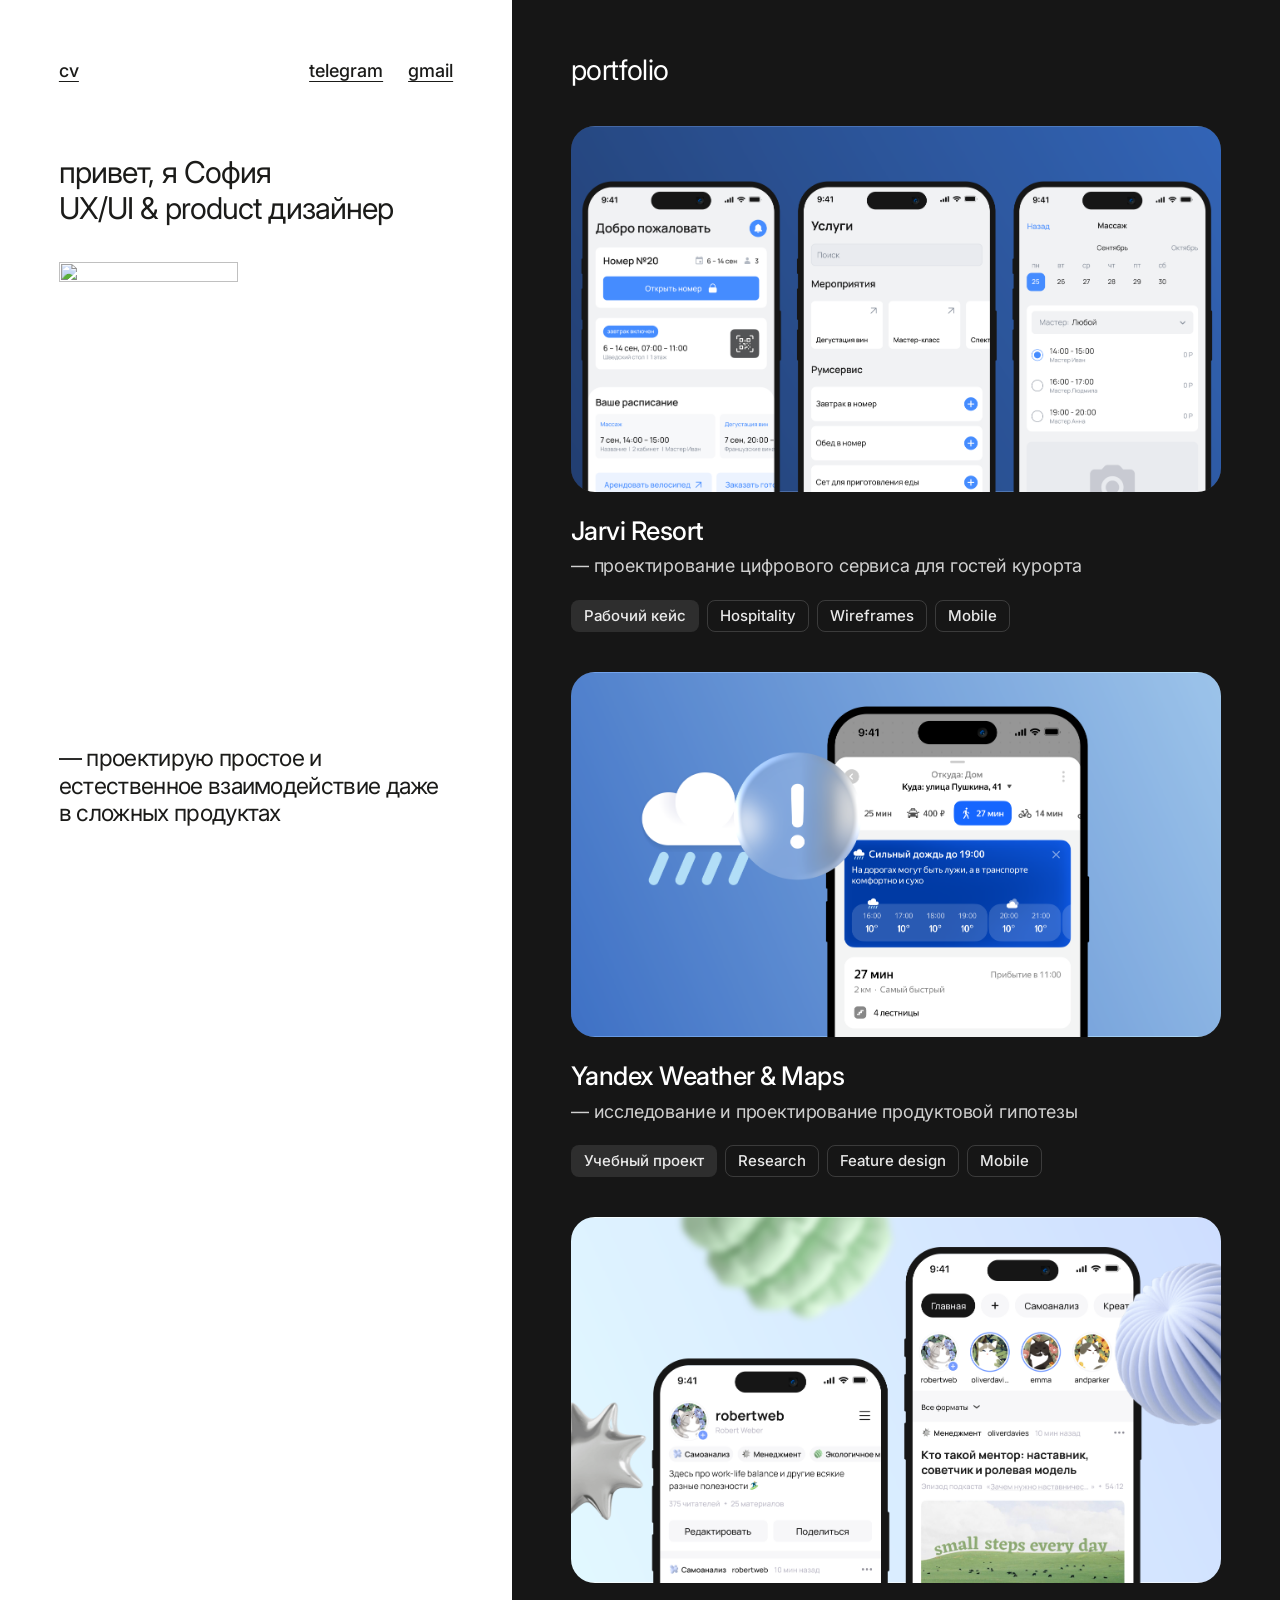
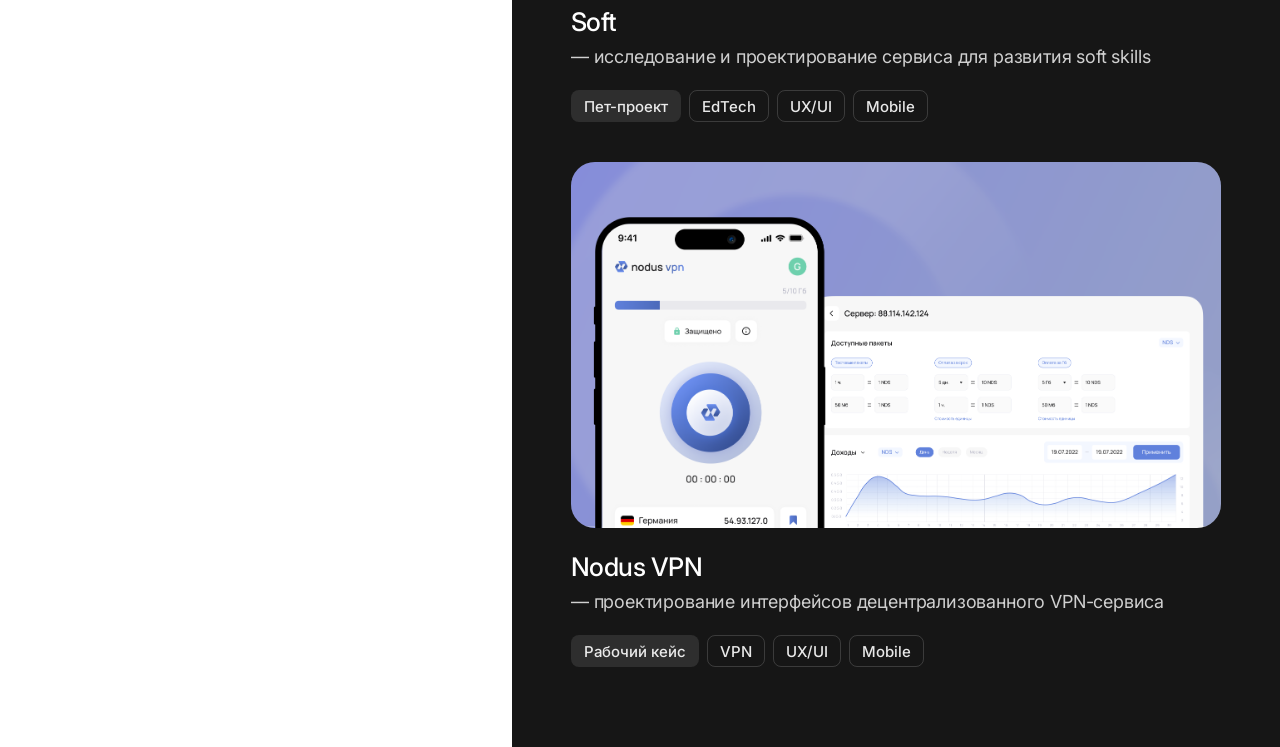
==== commit b6d990d1: "Update Mon 23 Nov" ====
--- a/index.html
+++ b/index.html
@@ -26,10 +26,6 @@
     <link rel="preconnect" href="https://fonts.gstatic.com" crossorigin />
     <link
       href="https://fonts.googleapis.com/css2?family=Inter:wght@400;500;600;700;800;900&display=swap"
-      rel="stylesheet"
-    />
-    <link
-      href="https://fonts.googleapis.com/css2?family=Caveat:wght@500&family=Covered+By+Your+Grace&display=swap"
       rel="stylesheet"
     />
     <link rel="stylesheet" href="style.css" />
@@ -75,7 +71,7 @@
 
         <!-- Правая половина: проекты, прокручиваются -->
         <section class="projects-section" id="projects" aria-label="Проекты">
-          <h2 class="panel-title">PORTFOLIO</h2>
+          <h2 class="panel-title">portfolio</h2>
 
           <div class="projects-container">
             <div class="project-grid">
@@ -169,5 +165,6 @@
         </nav>
       </footer>
     </div>
+  
   </body>
 </html>
--- a/style.css
+++ b/style.css
@@ -4,7 +4,7 @@
   --bg: #ffffff;
   --text: #1b1b19;
   --dark: #161616;
-  --lavender: #c0a8e4;
+  --lavender: #BAC8FF;
   --white: #ffffff;
 
   /* Текст и теги на тёмном фоне */
@@ -15,6 +15,18 @@
 
   /* Верхний отступ шапки: общий для главной и страниц кейсов */
   --header-top: 60px;
+
+  /* Список проектов: расстояние между карточками и под заголовком PORTFOLIO.
+     Внешние отступы панели не меньше этого значения. */
+  --stack-gap: 40px;
+
+  /* Заголовок правой панели: PORTFOLIO на главной и PORTFOLIO / Название кейса
+     на странице кейса. Размер и верхний отступ общие, чтобы заголовок не прыгал
+     при переходе. На десктопе отступ рассчитан так, чтобы центр строки совпадал
+     с центром ссылок шапки слева: верх шапки + половина высоты её строки (10,8px)
+     - половина высоты строки заголовка (0,55 от размера шрифта при line-height 1,1). */
+  --panel-title-size: clamp(1.5rem, 2.2vw, 2rem);
+  --panel-title-top: calc(var(--header-top) + 10.8px - 0.55 * var(--panel-title-size));
 
   /* Горизонтальные отступы */
   --pad-x: clamp(20px, 9.375vw, 120px);
@@ -325,6 +337,7 @@
 @media (max-width: 1024px) {
   :root {
     --header-top: 24px;
+    --panel-title-top: 48px;
     --pad-x: 32px;
     --grid-pad: 32px;
   }
@@ -349,7 +362,6 @@
 
   .project-grid {
     grid-template-columns: 1fr;
-    row-gap: 56px;
   }
 
   .project-card {
@@ -370,7 +382,7 @@
   }
 
   .site-footer {
-    padding: 48px var(--pad-x) 40px;
+    padding: 12px var(--pad-x) 40px;
   }
 }
 
@@ -423,7 +435,7 @@
 .home .intro {
   display: flex;
   flex-direction: column;
-  padding: var(--header-top) var(--pad-x) 28px;
+  padding: var(--header-top) var(--pad-x) 56px;
 }
 
 .home .intro .site-header {
@@ -452,22 +464,21 @@
 }
 
 .home .hero-text {
-  max-width: 17em;
-  font-size: clamp(1.125rem, 2.4vw, 1.25rem);
+  max-width: 24em;
+  font-size: clamp(1.375rem, 3vw, 1.625rem);
 }
 
 /* проекты: одна колонка, заголовки рукописным шрифтом */
 .home .project-grid {
   grid-template-columns: minmax(0, 1fr);
-  row-gap: 56px;
+  row-gap: var(--stack-gap);
 }
 
 .home .project-text h2 {
-  font-family: "Covered By Your Grace", "Caveat", cursive;
-  font-size: clamp(1.75rem, 2.6vw, 2.5rem);
-  font-weight: 400;
-  letter-spacing: 0;
-  line-height: 1.1;
+  font-size: clamp(1.5rem, 2vw, 1.875rem);
+  font-weight: 500;
+  letter-spacing: -0.02em;
+  line-height: 1.15;
 }
 
 .home .project-text p {
@@ -480,13 +491,12 @@
 
 /* заголовок правой панели: «PORTFOLIO» */
 .home .panel-title {
-  margin: 0 0 20px;
-  padding: 24px var(--grid-pad) 0;
+  margin: 0 0 var(--stack-gap);
+  padding: var(--panel-title-top) var(--grid-pad) 0;
   background: var(--dark);
-  font-family: "Covered By Your Grace", "Caveat", cursive;
-  font-size: clamp(1.75rem, 2.6vw, 2.5rem);
+  font-size: var(--panel-title-size);
   font-weight: 400;
-  letter-spacing: 0;
+  letter-spacing: -0.02em;
   line-height: 1.1;
   color: var(--white);
 }
@@ -519,6 +529,7 @@
   }
 
   .home .hero-text {
+    max-width: 17em;
     font-size: clamp(1.25rem, 1.8vw, 1.875rem);
   }
 
@@ -532,8 +543,8 @@
   }
 
   .home .panel-title {
-    margin: 0 calc(-1 * clamp(32px, 4.6vw, 88px)) 20px;
-    padding: 40px clamp(32px, 4.6vw, 88px) 0;
+    margin: 0 calc(-1 * clamp(32px, 4.6vw, 88px)) var(--stack-gap);
+    padding: var(--panel-title-top) clamp(32px, 4.6vw, 88px) 0;
   }
 
   .home .projects-container {
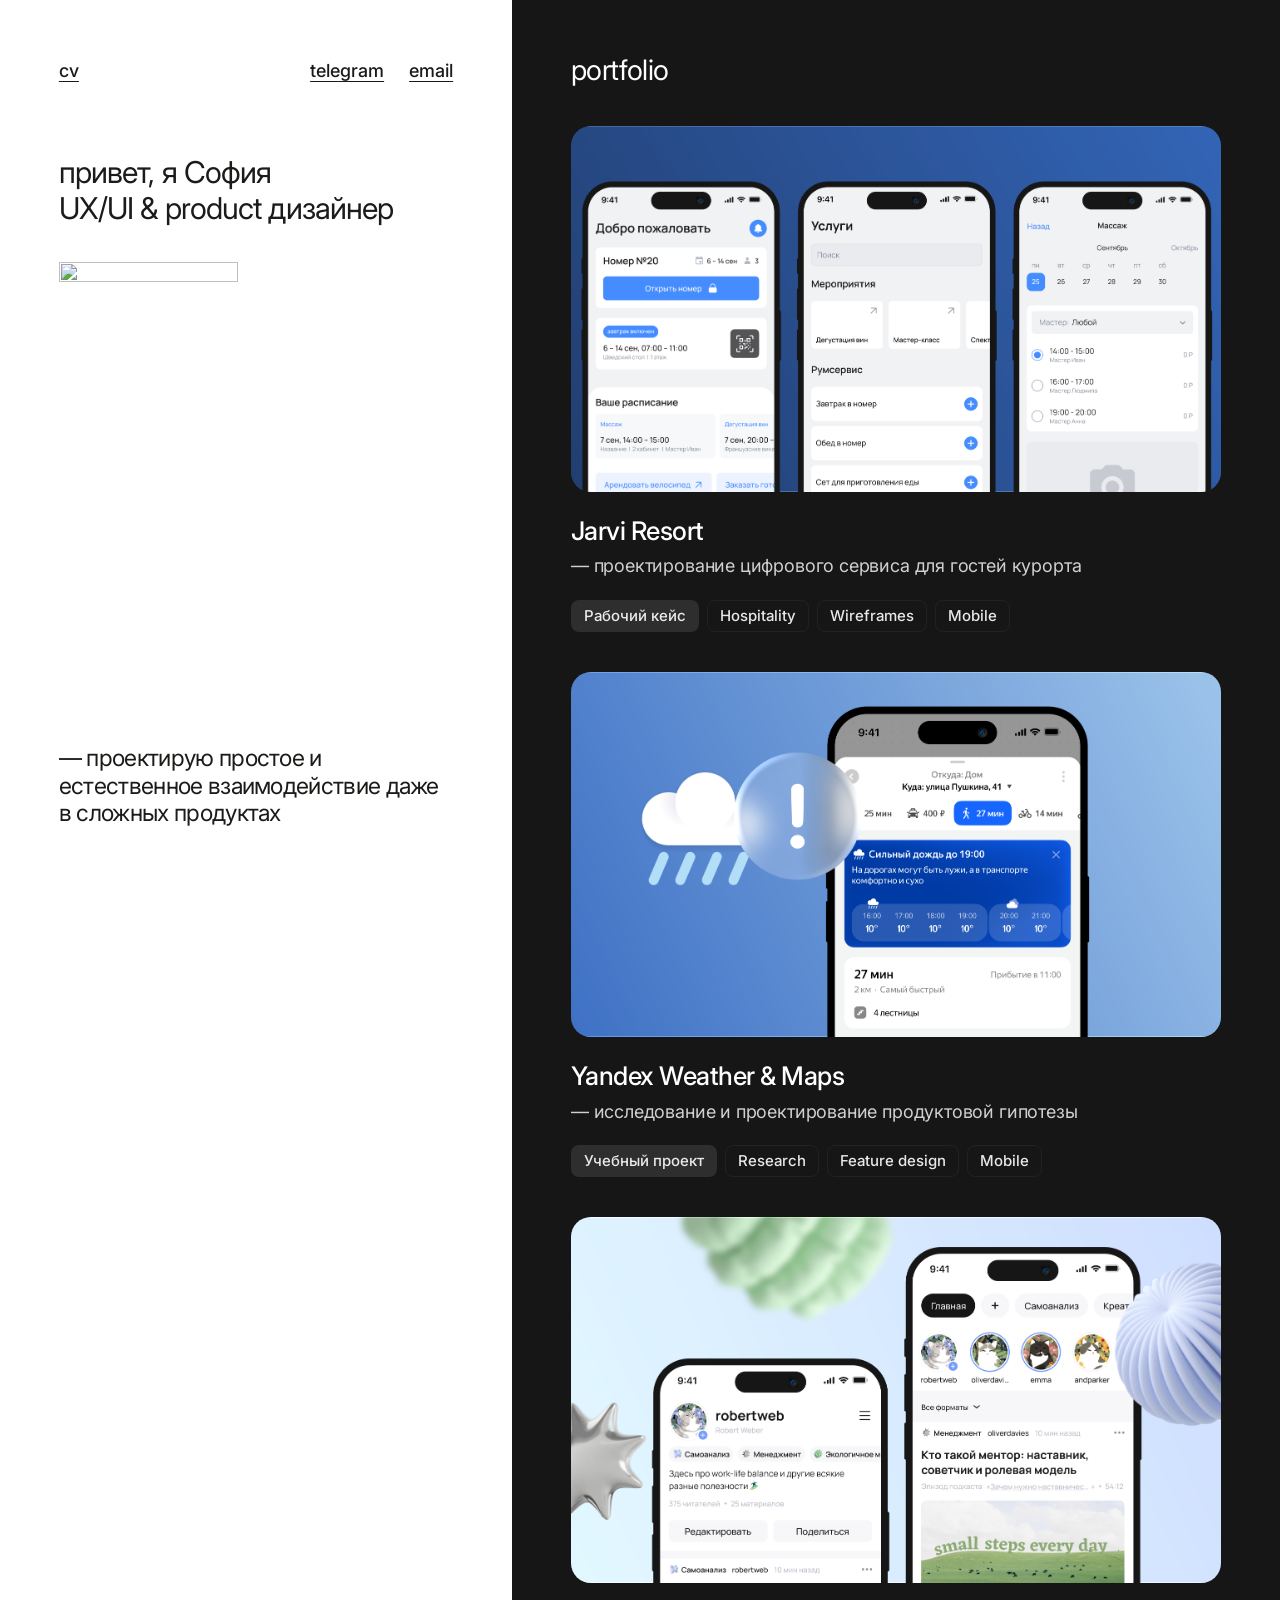
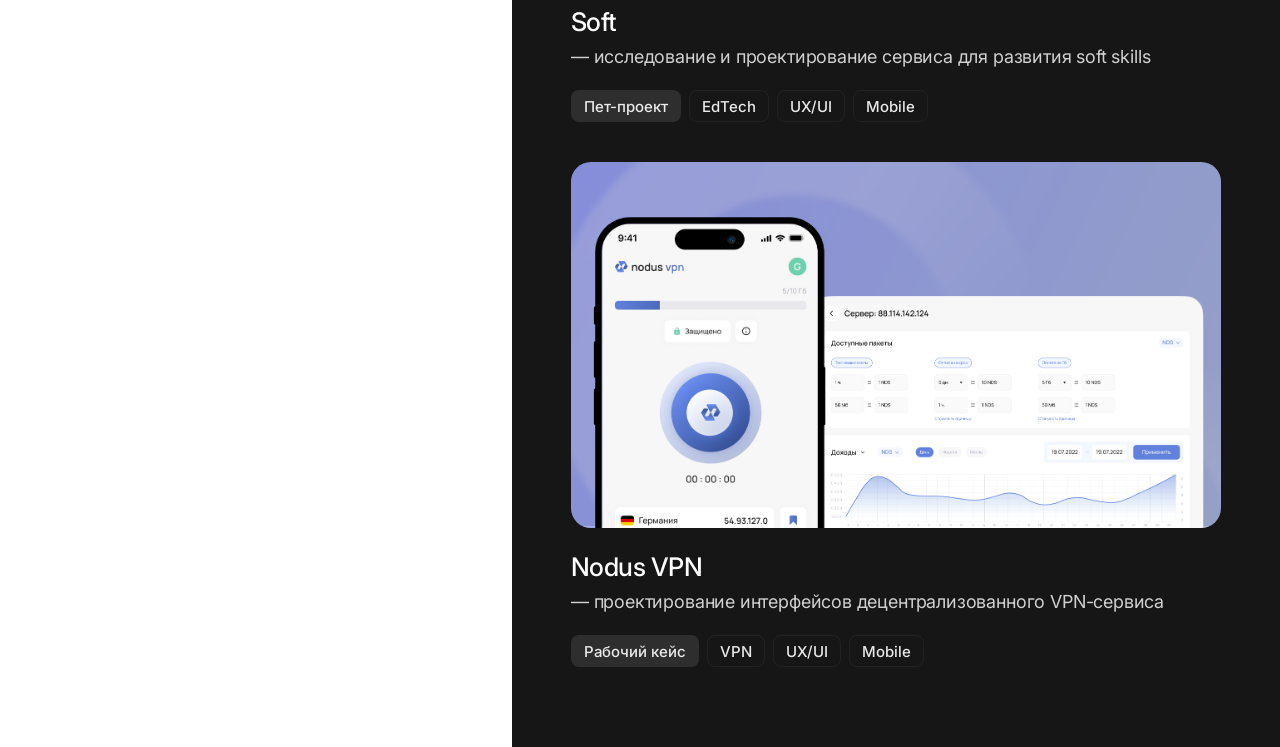
==== commit cb08836b: "Update Tue 24 Nov" ====
--- a/index.html
+++ b/index.html
@@ -43,7 +43,7 @@
 
             <nav class="nav nav-right" aria-label="Контакты">
               <a href="https://t.me/sofevt" target="_blank" rel="noopener noreferrer">telegram</a>
-              <a href="mailto:sofaevt@gmail.com">gmail</a>
+              <a href="mailto:sofaevt@gmail.com">email</a>
             </nav>
           </header>
 
@@ -160,7 +160,7 @@
           <a href="cv.pdf" target="_blank" rel="noopener noreferrer">cv</a>
           <span>
             <a href="https://t.me/sofevt" target="_blank" rel="noopener noreferrer">telegram</a>
-            <a href="mailto:sofaevt@gmail.com">gmail</a>
+            <a href="mailto:sofaevt@gmail.com">email</a>
           </span>
         </nav>
       </footer>
--- a/style.css
+++ b/style.css
@@ -10,7 +10,7 @@
   /* Текст и теги на тёмном фоне */
   --on-dark-muted: rgba(255, 255, 255, 0.8);
   --tag-fill: rgba(255, 255, 255, 0.1);
-  --tag-border: rgba(255, 255, 255, 0.16);
+  --tag-border: rgba(255, 255, 255, 0.05);
   --tag-text: rgba(255, 255, 255, 0.9);
 
   /* Верхний отступ шапки: общий для главной и страниц кейсов */
@@ -200,7 +200,7 @@
 .project-visual {
   width: 100%;
   aspect-ratio: var(--cover-ratio);
-  border-radius: 24px;
+  border-radius: 20px;
   overflow: hidden;
   background: #30302f;
 }
@@ -297,7 +297,7 @@
 }
 
 /* ==========================================================
-   Строка ссылок в футере: cv слева, telegram и gmail справа.
+   Строка ссылок в футере: cv слева, telegram и email справа.
    ========================================================== */
 .contact-row {
   display: flex;
@@ -344,6 +344,7 @@
 }
 
 @media (max-width: 768px) {
+  
   .site-header {
     padding-top: 24px;
   }
@@ -376,14 +377,31 @@
     font-size: 1.375rem;
   }
 
+  body.home .project-text h2 {
+    font-size: 1.375rem;
+  }
+
   .project-text p {
-    font-size: 1.0625rem;
+    font-size: 13px;
     min-height: 0;
+  }
+
+  body.home .project-text p {
+    font-size: 13px;
   }
 
   .site-footer {
     padding: 12px var(--pad-x) 40px;
   }
+  
+  .panel-title {
+    display: none;
+  }
+
+  body.home .projects-section {
+    padding-top: 40px;
+  }
+  
 }
 
 @media (max-width: 600px) {
@@ -446,7 +464,7 @@
 }
 
 .home .hero-copy {
-  margin-top: 36px;
+  margin-top: 48px;
   font-size: clamp(1.5rem, 4vw, 1.75rem);
 }
 
@@ -460,7 +478,7 @@
 }
 
 .home .intro-bottom {
-  margin-top: 48px;
+  margin-top: 68px;
 }
 
 .home .hero-text {
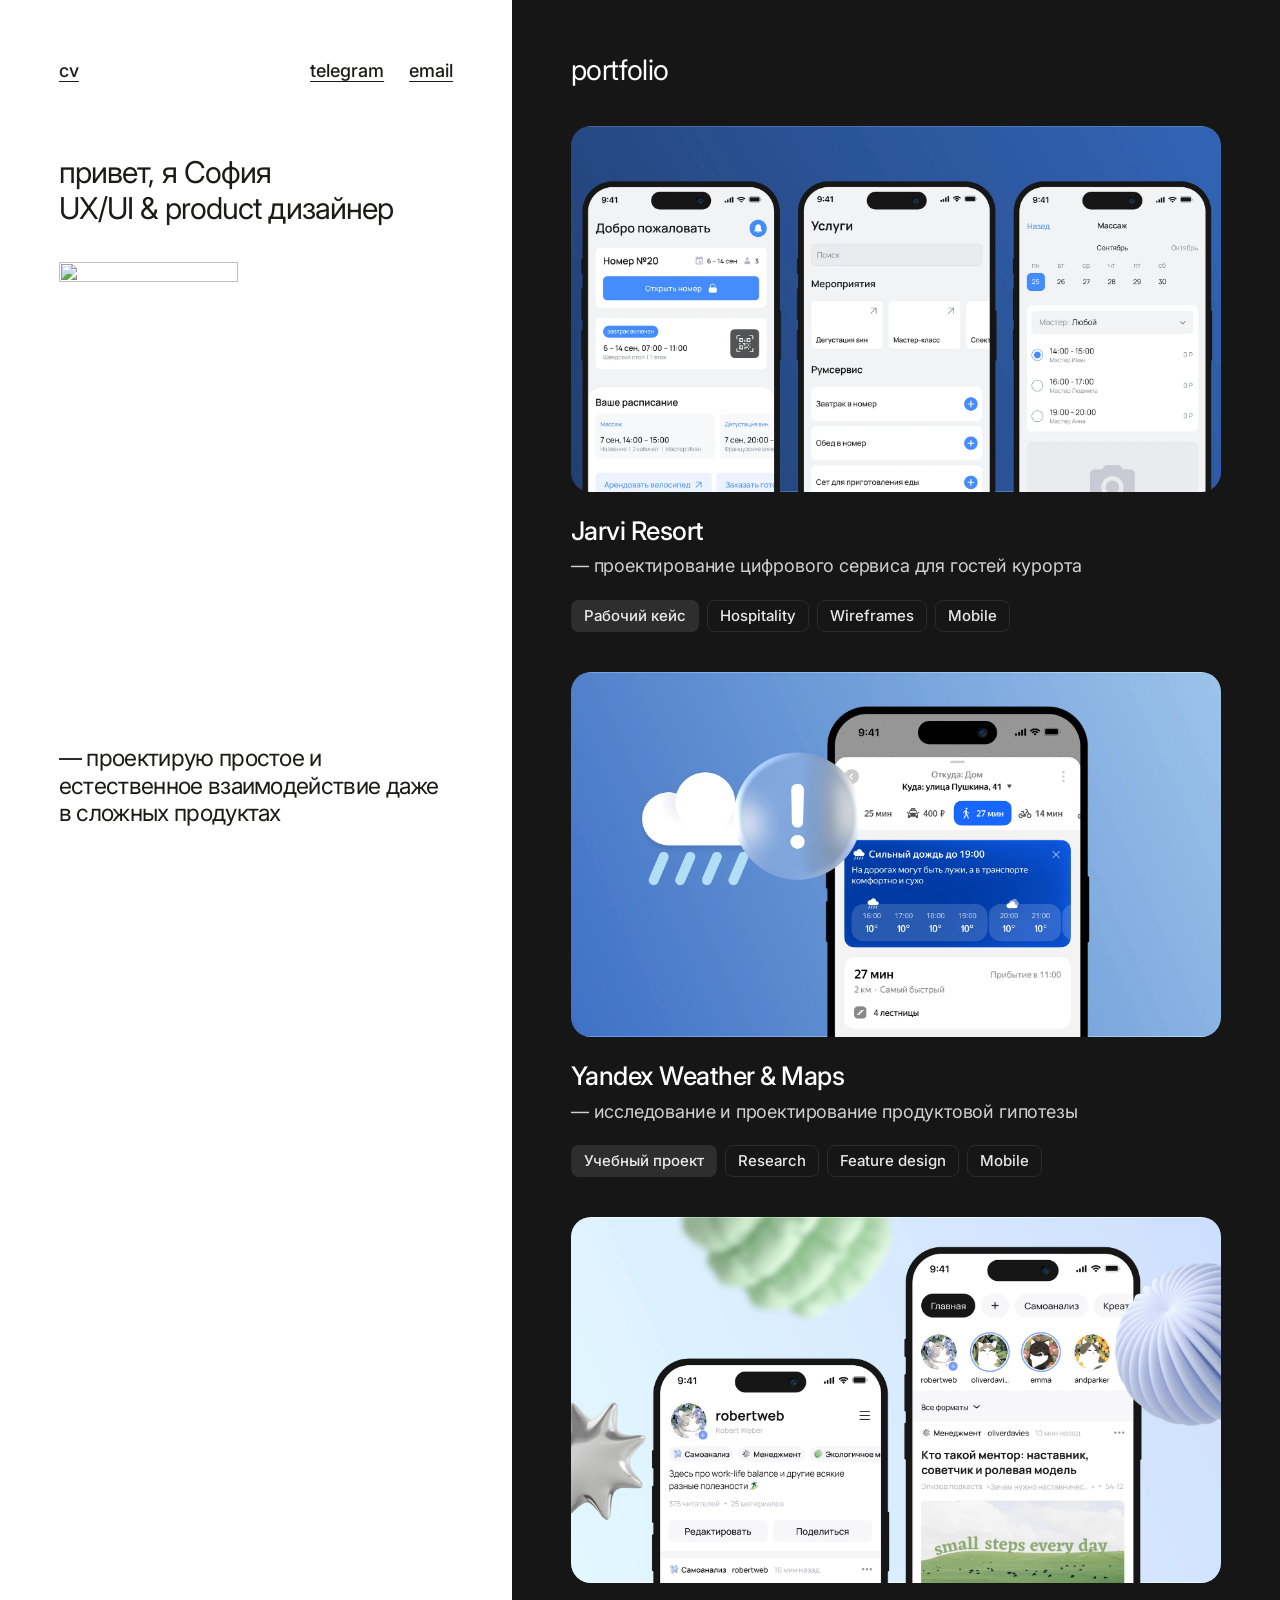
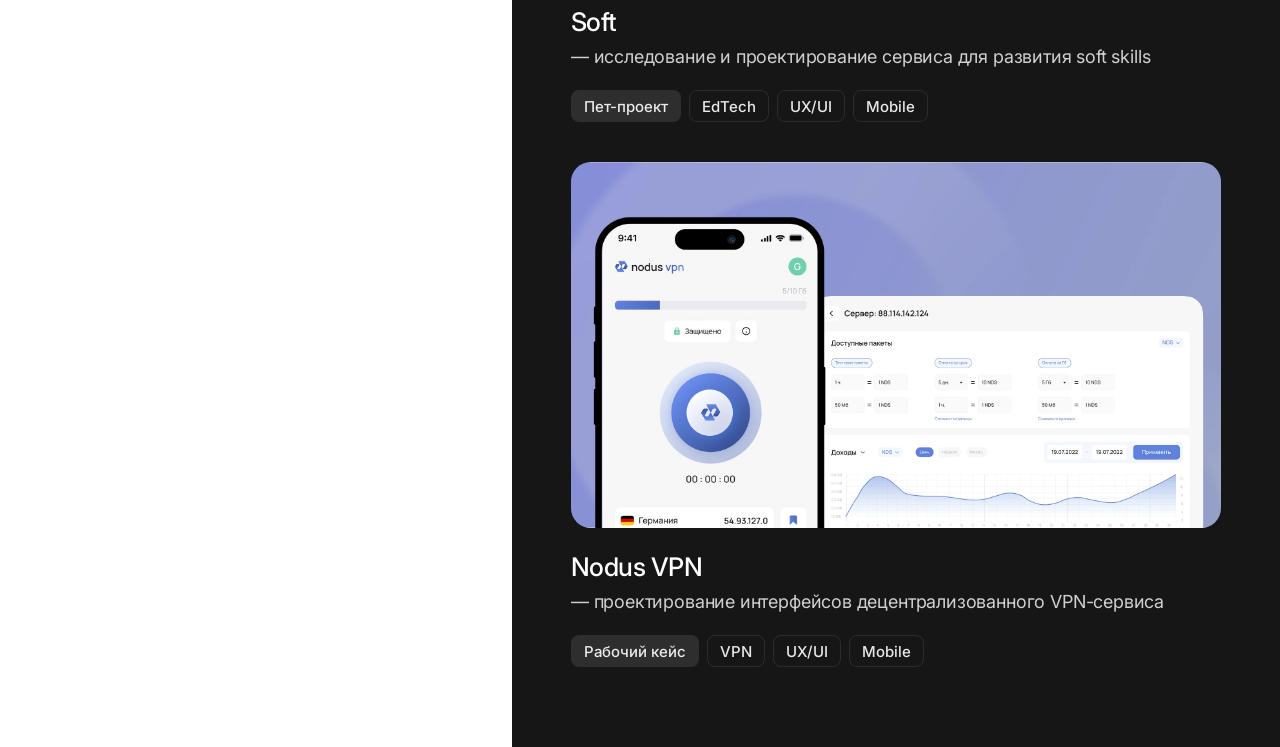
==== commit 96bf78ce: "Update Tue 24 Nov.3" ====
--- a/index.html
+++ b/index.html
@@ -77,7 +77,7 @@
             <div class="project-grid">
               <a class="project-card" id="jarvi" href="cases/jarvi-resort/" aria-label="Проект Jarvi Resort">
                 <div class="project-visual">
-                  <img src="images/covers/jarviresort-cover.png" alt="Обложка проекта Jarvi Resort" fetchpriority="high" />
+                  <img src="images/covers/jarviresort-cover.webp" alt="Обложка проекта Jarvi Resort" fetchpriority="high" />
                 </div>
                 <div class="project-text">
                   <div class="project-header">
@@ -96,7 +96,7 @@
 
               <a class="project-card" id="yandex" href="cases/yandex/" aria-label="Проект Yandex Weather &amp; Maps">
                 <div class="project-visual">
-                  <img src="images/covers/yandex-cover.png" alt="Обложка проекта Yandex Weather &amp; Maps" loading="lazy" />
+                  <img src="images/covers/yandex-cover.webp" alt="Обложка проекта Yandex Weather &amp; Maps" loading="lazy" />
                 </div>
                 <div class="project-text">
                   <div class="project-header">
@@ -115,7 +115,7 @@
 
               <a class="project-card" id="soft" href="cases/soft/" aria-label="Проект Soft">
                 <div class="project-visual">
-                  <img src="images/covers/soft-cover.png" alt="Обложка проекта Soft" loading="lazy" />
+                  <img src="images/covers/soft-cover.webp" alt="Обложка проекта Soft" loading="lazy" />
                 </div>
                 <div class="project-text">
                   <div class="project-header">
@@ -134,7 +134,7 @@
 
               <a class="project-card" id="nodus" href="cases/nodus/" aria-label="Проект Nodus VPN">
                 <div class="project-visual">
-                  <img src="images/covers/nodusvpn-cover.png" alt="Обложка проекта Nodus VPN" loading="lazy" />
+                  <img src="images/covers/nodusvpn-cover.webp" alt="Обложка проекта Nodus VPN" loading="lazy" />
                 </div>
                 <div class="project-text">
                   <div class="project-header">
--- a/style.css
+++ b/style.css
@@ -10,7 +10,7 @@
   /* Текст и теги на тёмном фоне */
   --on-dark-muted: rgba(255, 255, 255, 0.8);
   --tag-fill: rgba(255, 255, 255, 0.1);
-  --tag-border: rgba(255, 255, 255, 0.05);
+  --tag-border: rgba(255, 255, 255, 0.09);
   --tag-text: rgba(255, 255, 255, 0.9);
 
   /* Верхний отступ шапки: общий для главной и страниц кейсов */
@@ -391,7 +391,7 @@
   }
 
   .site-footer {
-    padding: 12px var(--pad-x) 40px;
+    padding: 20px var(--pad-x) 40px;
   }
   
   .panel-title {
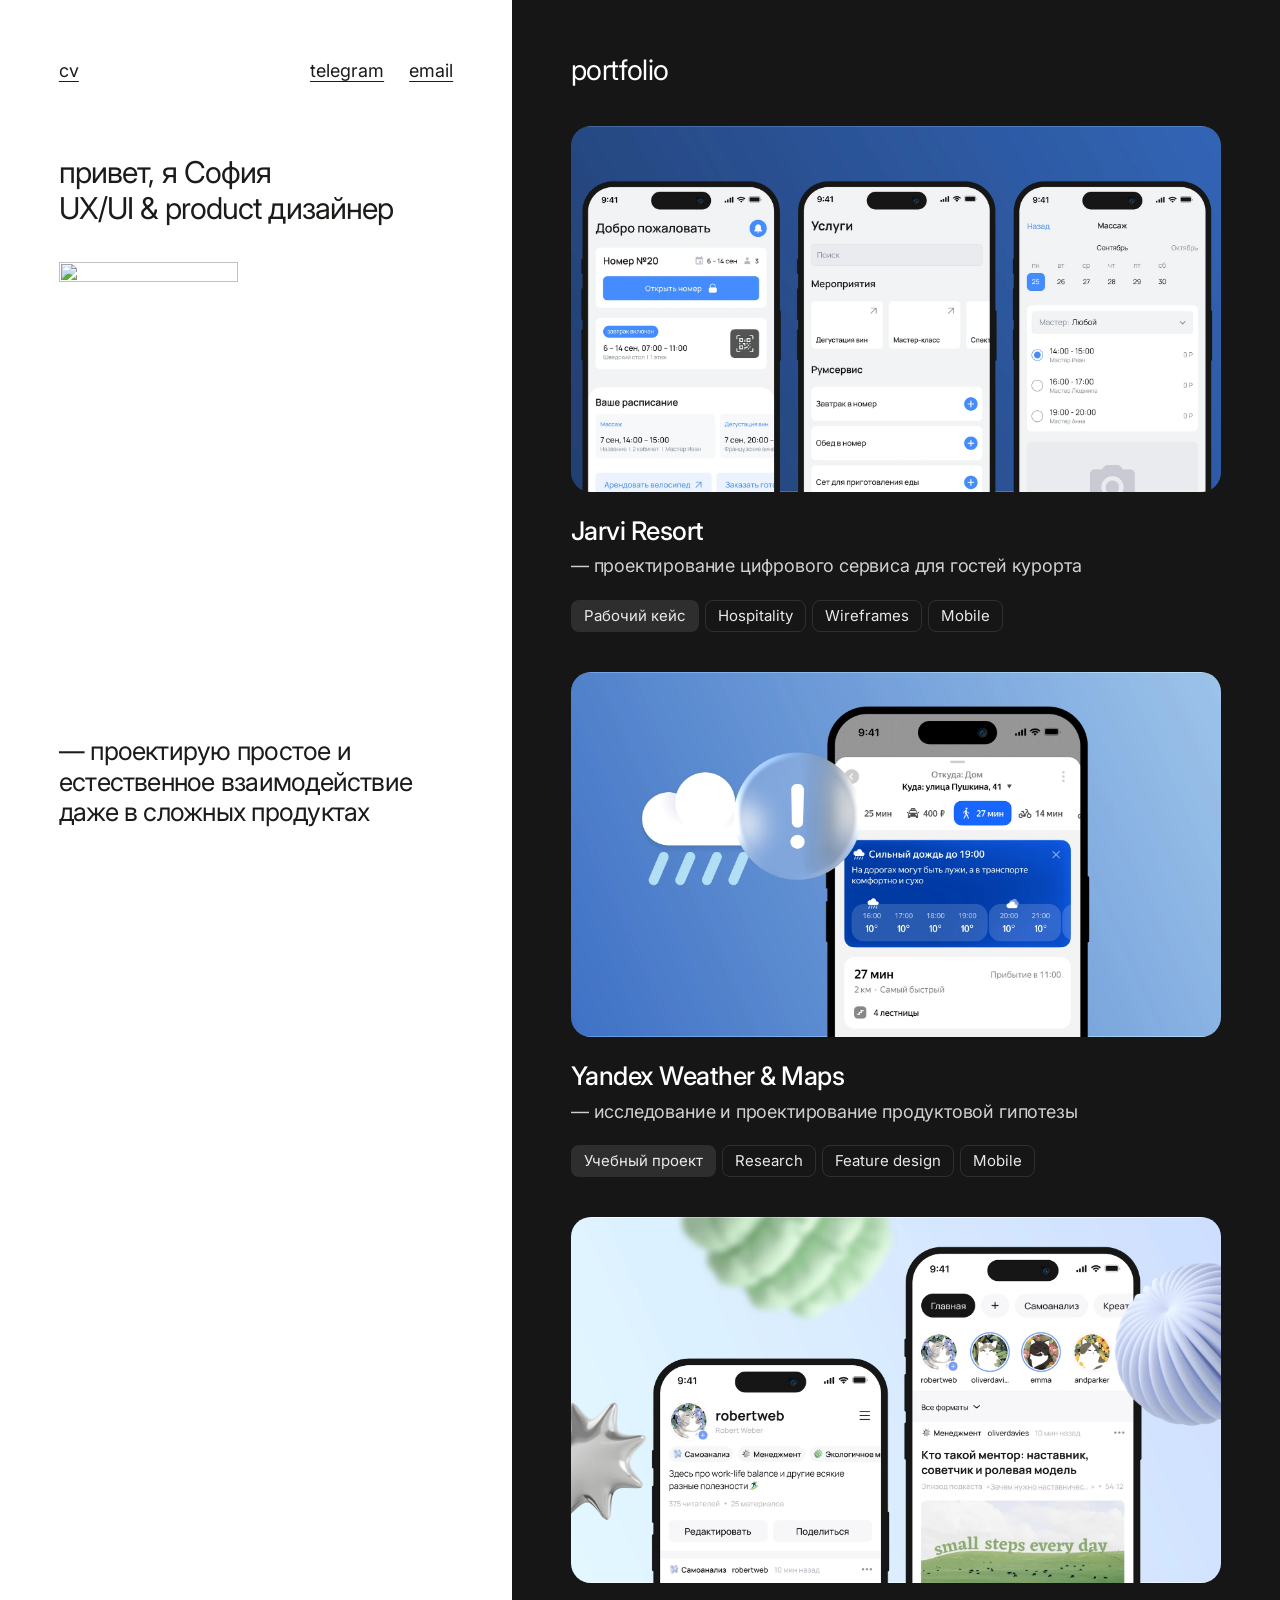
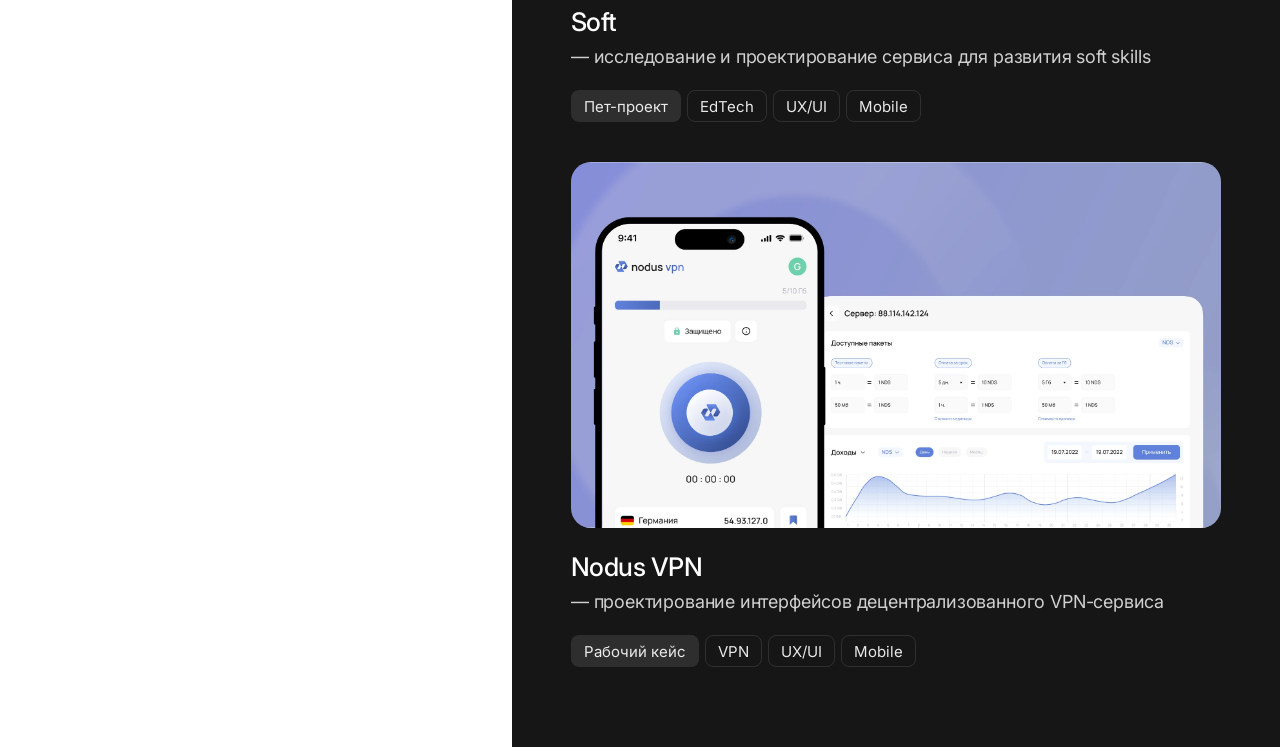
==== commit 517ee3ad: "Update Wed 25 Nov" ====
--- a/index.html
+++ b/index.html
@@ -49,7 +49,7 @@
 
           <h1 class="hero-copy">
             привет, я София
-            <span class="hero-copy-line2">UX/UI &amp; product дизайнер</span>
+            <span class="hero-copy-line2">UX/UI&nbsp;&amp; product&nbsp;дизайнер</span>
           </h1>
 
           <img
--- a/style.css
+++ b/style.css
@@ -10,7 +10,7 @@
   /* Текст и теги на тёмном фоне */
   --on-dark-muted: rgba(255, 255, 255, 0.8);
   --tag-fill: rgba(255, 255, 255, 0.1);
-  --tag-border: rgba(255, 255, 255, 0.09);
+  --tag-border: rgba(255, 255, 255, 0.11);
   --tag-text: rgba(255, 255, 255, 0.9);
 
   /* Верхний отступ шапки: общий для главной и страниц кейсов */
@@ -104,7 +104,7 @@
   gap: 18px;
   padding-top: 60px;
   font-size: 1.125rem;
-  font-weight: 500;
+  font-weight: 400;
 }
 
 .nav {
@@ -265,7 +265,7 @@
 .tags {
   display: flex;
   flex-wrap: wrap;
-  gap: 8px;
+  gap: 6px;
   list-style: none;
   margin: 0;
   padding: 0;
@@ -288,7 +288,7 @@
   color: var(--tag-text);
   font-size: 0.9375rem;
   line-height: 1;
-  font-weight: 500;
+  font-weight: 400;
 }
 
 .tags li:first-child {
@@ -305,7 +305,7 @@
   justify-content: space-between;
   gap: 18px;
   font-size: 1.125rem;
-  font-weight: 500;
+  font-weight: 400;
 }
 
 .contact-row span {
@@ -334,7 +334,7 @@
 /* ==========================================================
    Адаптив
    ========================================================== */
-@media (max-width: 1024px) {
+@media (max-width: 1100px) {
   :root {
     --header-top: 24px;
     --panel-title-top: 48px;
@@ -420,7 +420,7 @@
   }
 
   .nav {
-    gap: 8px 16px;
+    gap: 8px 20px;
   }
 
   .tags li {
@@ -521,7 +521,7 @@
 
 
 
-@media (min-width: 1025px) {
+@media (min-width: 1101px) {
   .home .split {
     display: grid;
     grid-template-columns: minmax(0, 2fr) minmax(0, 3fr);
@@ -548,7 +548,7 @@
 
   .home .hero-text {
     max-width: 17em;
-    font-size: clamp(1.25rem, 1.8vw, 1.875rem);
+    font-size: clamp(1.375rem, 2vw, 2.125rem);
   }
 
   .home .intro-bottom {
@@ -598,7 +598,7 @@
 }
 
 /* невысокие экраны ноутбуков: интро должно помещаться целиком */
-@media (min-width: 1025px) and (max-height: 700px) {
+@media (min-width: 1101px) and (max-height: 700px) {
   .home .hero-copy {
     margin-top: 24px;
     font-size: clamp(1.75rem, 2.35vw, 2.25rem);
@@ -610,6 +610,6 @@
   }
 
   .home .hero-text {
-    font-size: 1.375rem;
+    font-size: 1.5rem;
   }
 }
